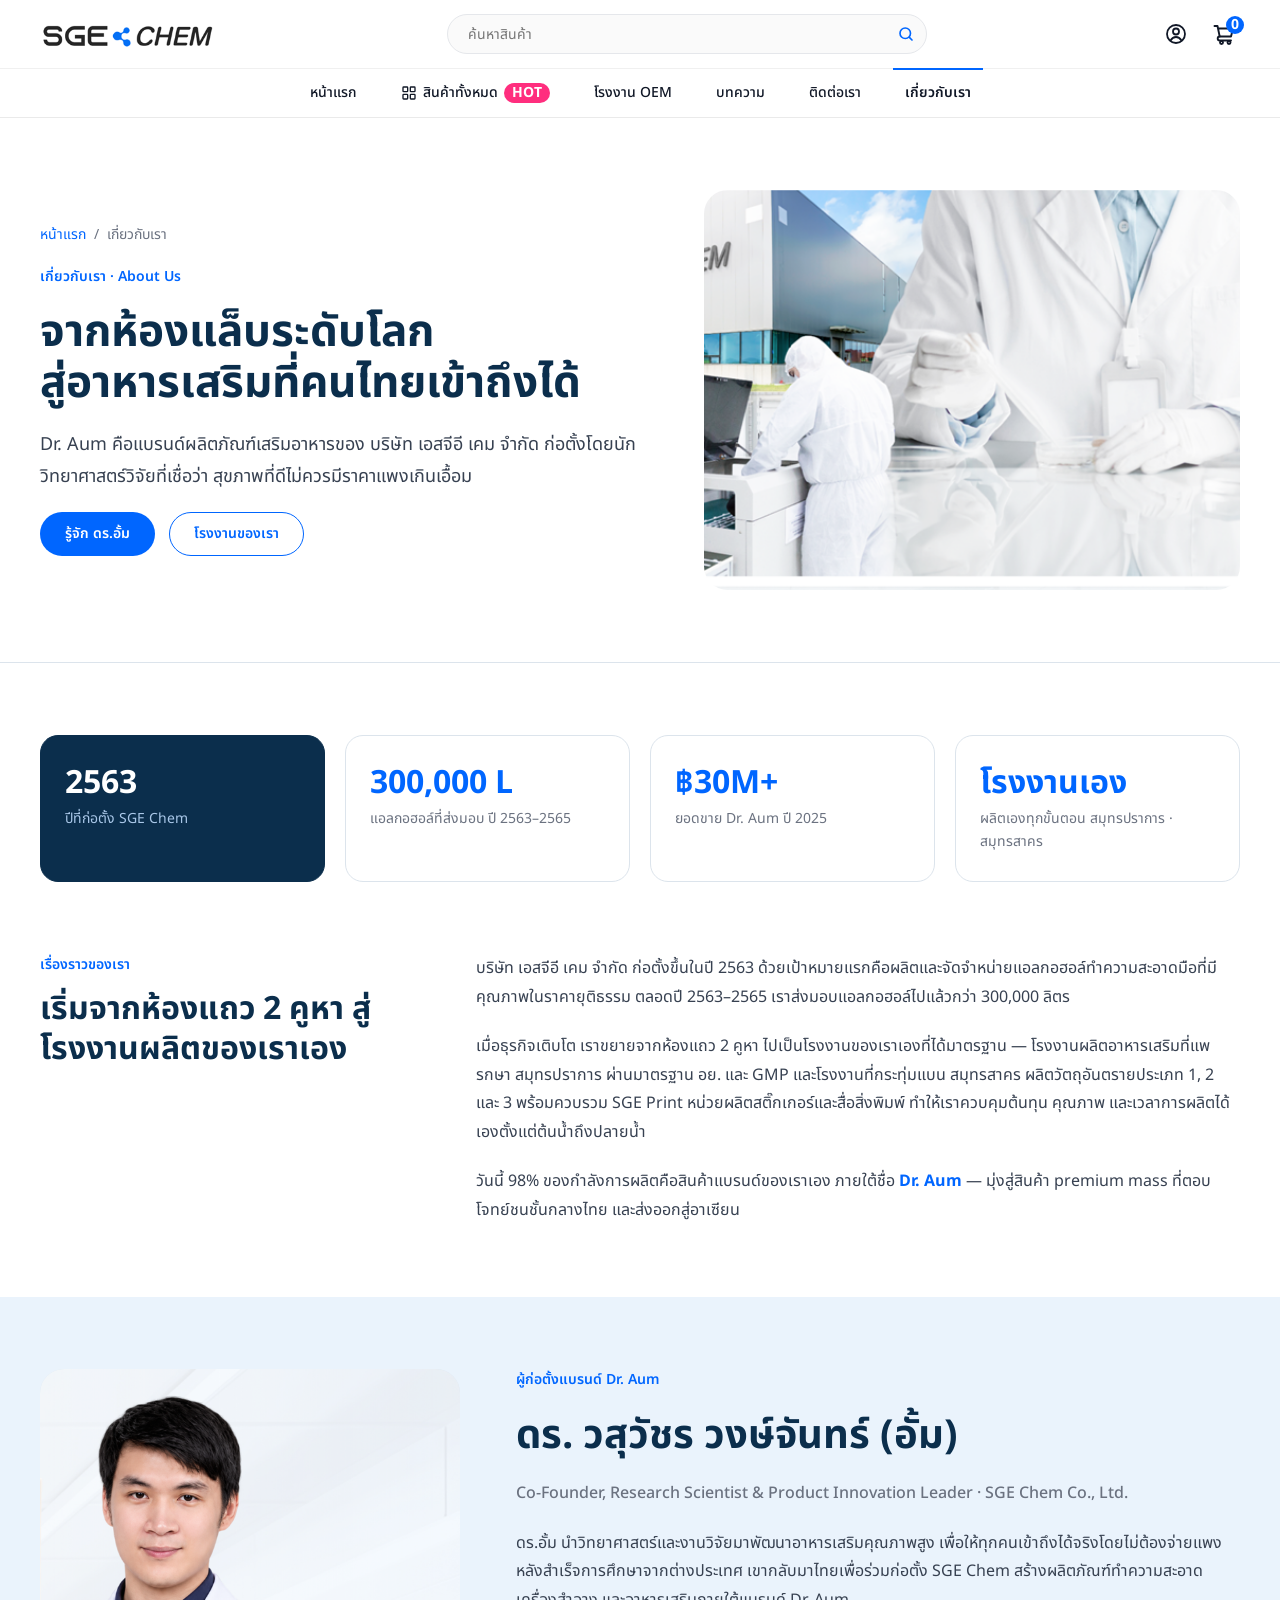
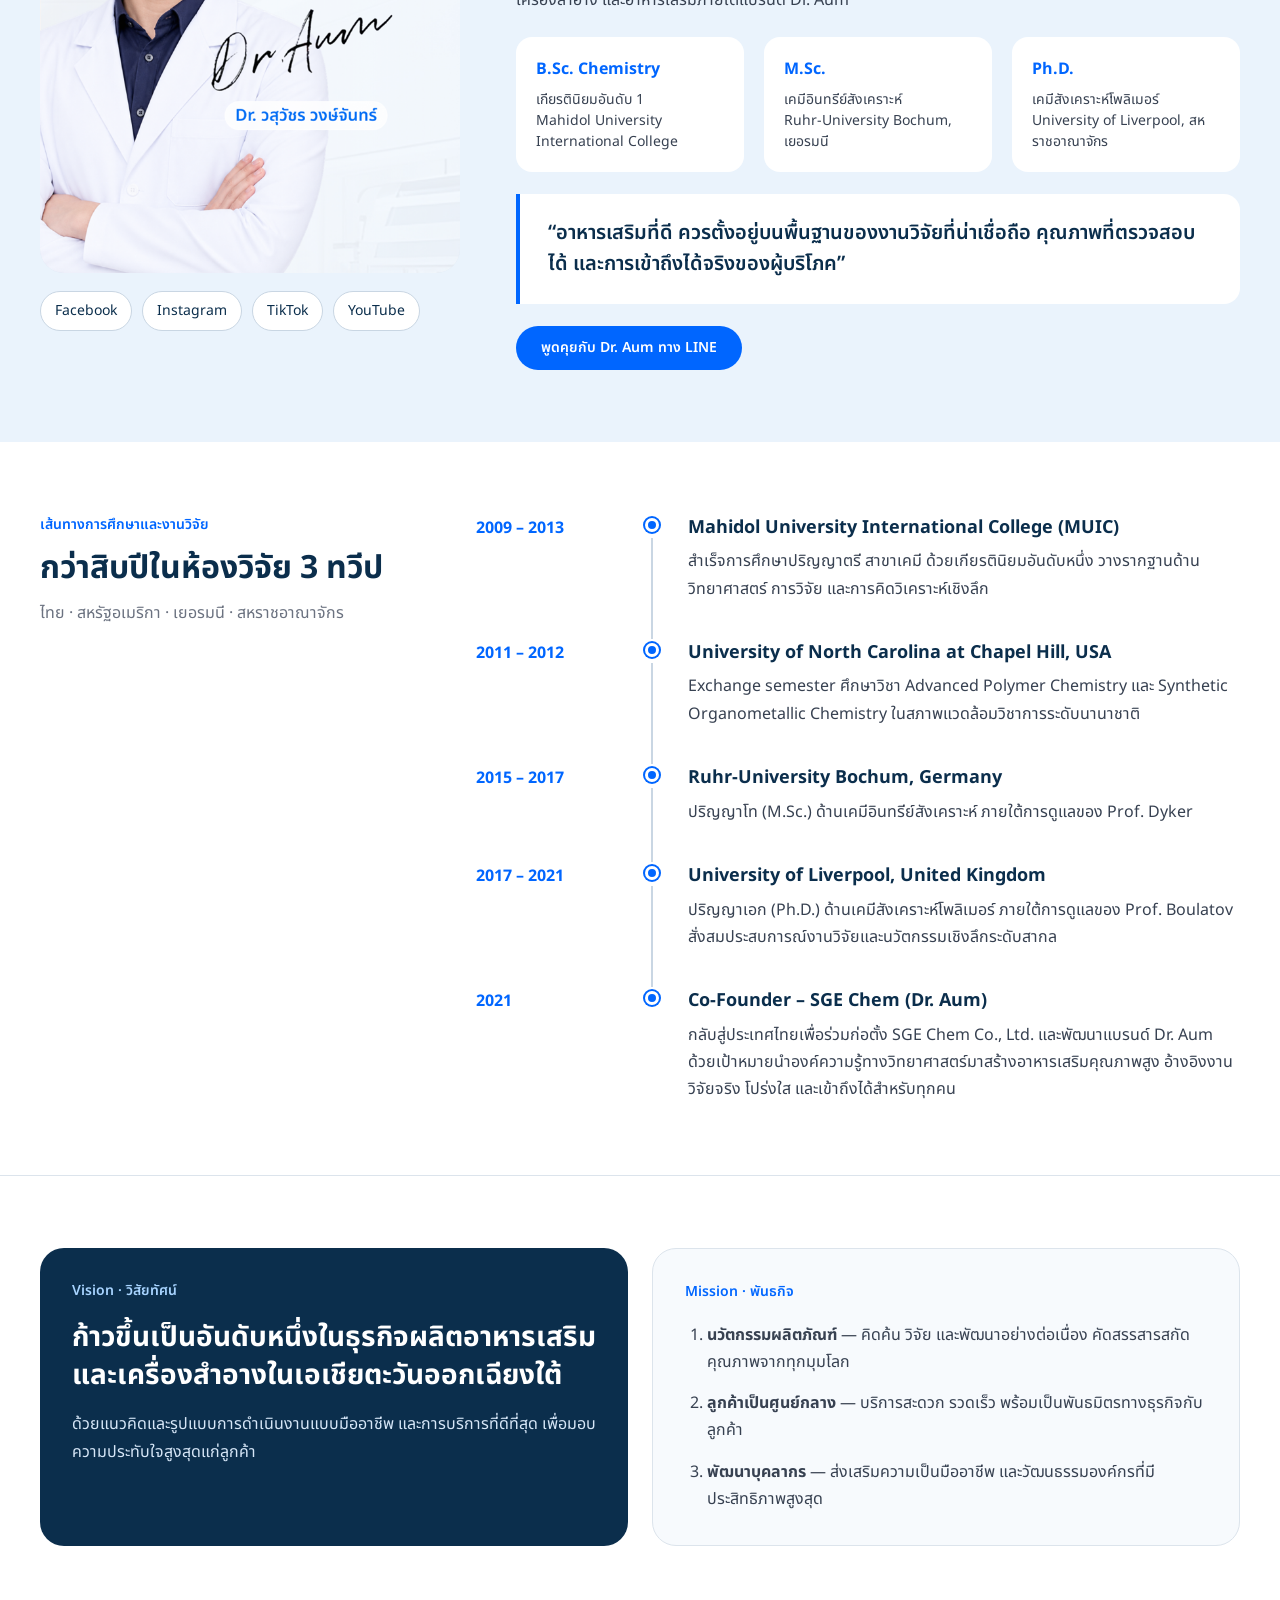
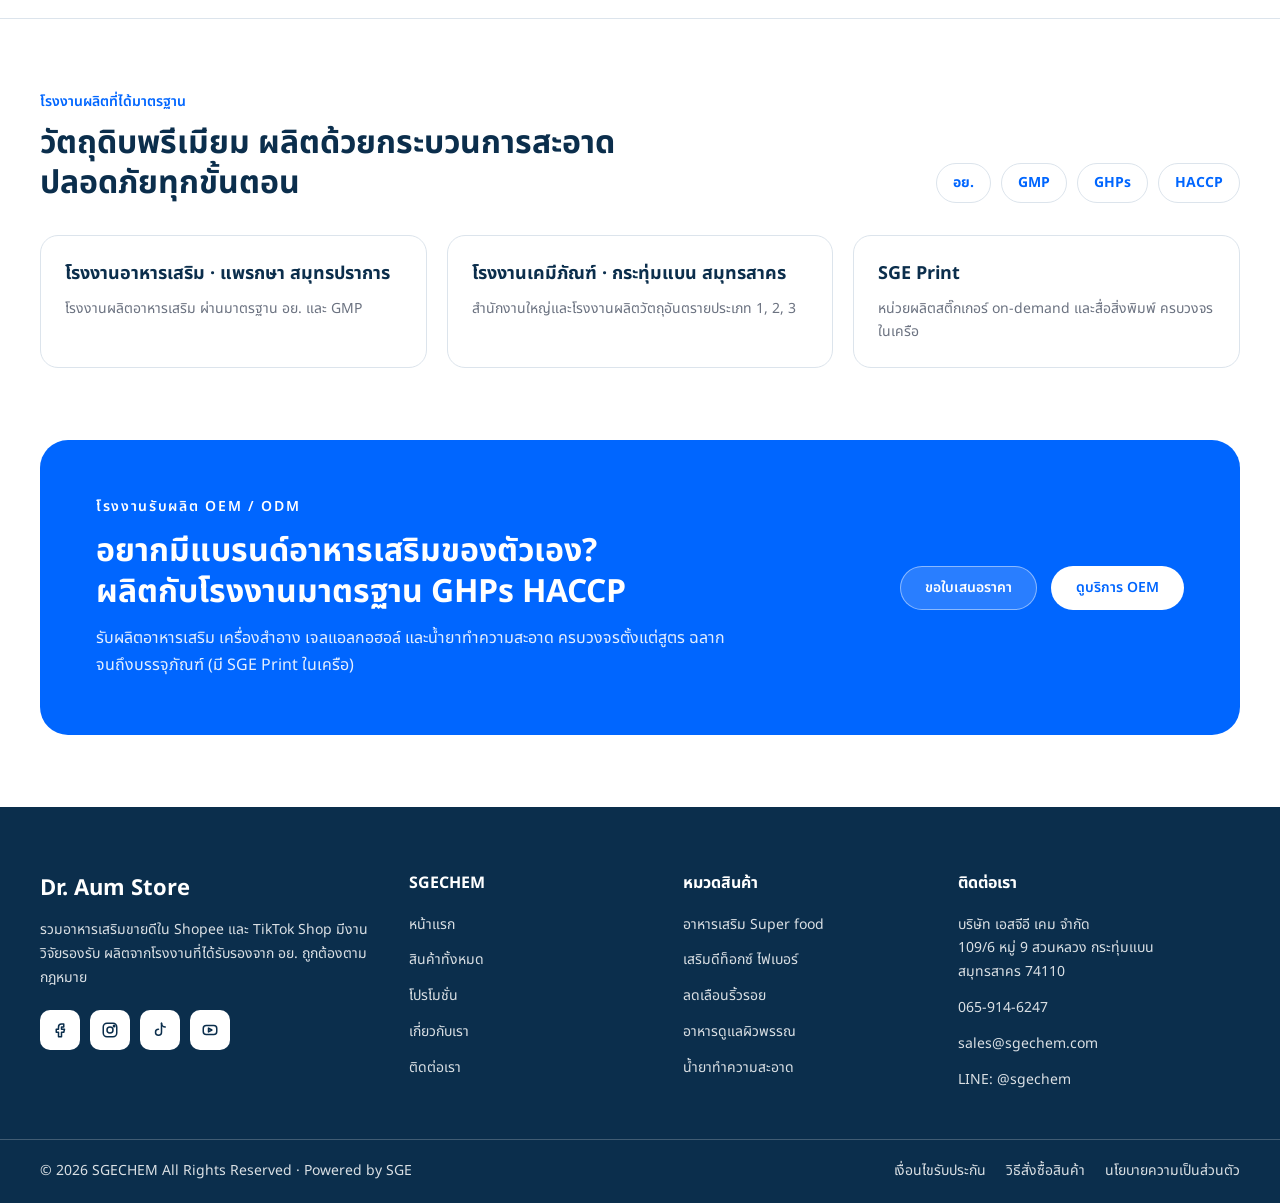
==== about.html @ 4ebd5fe0 "Move site to repo root and rename HOME.html to index.html - def/* moved to root; HOME.html becomes i" ====
<!doctype html>
<html lang="th">
<head>
  <meta charset="utf-8">
  <meta name="viewport" content="width=device-width, initial-scale=1">
  <title>เกี่ยวกับเรา – Dr. Aum / SGE Chem</title>
  <meta name="description" content="Dr. Aum Store ผลิตภัณฑ์เสริมอาหารจากงานวิจัย โดย ดร. วสุวัชร วงษ์จันทร์ ผลิตจากโรงงานมาตรฐาน อย. GMP GHPs HACCP – SGE Chem">
  <link rel="icon" href="images/dr-aum-logo.png">
  <link rel="stylesheet" href="styles.css">
  <style>
    .tl { display: grid; grid-template-columns: 140px 24px minmax(0, 1fr); gap: 0 24px; }
    .tl .yr { font-weight: 700; font-size: 16px; color: var(--blue-primary); padding-top: 2px; }
    .tl .dot { display: flex; flex-direction: column; align-items: center; }
    .tl .dot span { width: 14px; height: 14px; border-radius: 50%; background: var(--blue-primary); border: 3px solid #FFFFFF; box-shadow: 0 0 0 2px var(--blue-primary); flex: none; margin-top: 4px; }
    .tl .dot i { flex: 1; width: 2px; background: #C9D6E3; margin-top: 6px; }
    .tl .body { padding-bottom: 36px; display: flex; flex-direction: column; gap: 6px; }
    .tl .body h3 { font-size: 18px; font-weight: 700; color: var(--navy-800); }
    .tl .body p { font-size: 16px; line-height: 1.7; color: var(--text-body); }
    @media (max-width: 768px) {
      .tl { grid-template-columns: 88px 20px minmax(0, 1fr); gap: 0 14px; }
      .tl .yr { font-size: 14px; }
      .tl .body h3 { font-size: 16px; }
      .tl .body p { font-size: 14px; }
    }
  </style>
</head>
<body>
<div class="site-wrapper">

  <!-- Original Header (Full-width bg, 1200px content) -->
  <header class="orig-header">
    <div class="orig-header-top">
      <a href="index.html" class="orig-logo" aria-label="SGE CHEM">
        <img src="images/sge-chem-logo.png" alt="SGE CHEM">
      </a>

      <form class="orig-search" action="index.html">
        <input type="search" placeholder="ค้นหาสินค้า" aria-label="ค้นหาสินค้า">
        <button type="submit" aria-label="ค้นหา">
          <svg width="18" height="18" viewBox="0 0 24 24" fill="none" stroke="currentColor" stroke-width="2.2" stroke-linecap="round"><circle cx="11" cy="11" r="7"/><path d="M20 20l-3.5-3.5"/></svg>
        </button>
      </form>

      <div class="orig-header-icons">
        <button type="button" class="orig-icon-btn" aria-label="บัญชีของฉัน">
          <svg width="24" height="24" viewBox="0 0 24 24" fill="none" stroke="currentColor" stroke-width="1.8" stroke-linecap="round"><circle cx="12" cy="12" r="9"/><circle cx="12" cy="9.5" r="3"/><path d="M6.5 18.5c1.4-2.3 3.3-3.5 5.5-3.5s4.1 1.2 5.5 3.5"/></svg>
        </button>
        <a href="index.html#best-seller" class="orig-icon-btn" aria-label="ตะกร้าสินค้า">
          <svg width="24" height="24" viewBox="0 0 24 24" fill="none" stroke="currentColor" stroke-width="1.9" stroke-linecap="round" stroke-linejoin="round"><path d="M2.5 4h3l2.2 10.5h11.3l2-8H6.2"/><path d="M7.7 14.5a2 2 0 0 0 0 4h11.3"/><circle cx="9.5" cy="20.5" r="1.5"/><circle cx="17" cy="20.5" r="1.5"/></svg>
          <span class="orig-cart-dot">0</span>
        </a>
      </div>
    </div>

    <div class="orig-header-nav-wrap">
      <nav class="orig-header-nav" aria-label="เมนูหลัก">
        <a href="index.html">หน้าแรก</a>
        <a href="index.html#highlight-products">
          <svg width="16" height="16" viewBox="0 0 24 24" fill="none" stroke="currentColor" stroke-width="2"><rect x="3" y="3" width="7" height="7" rx="1"/><rect x="14" y="3" width="7" height="7" rx="1"/><rect x="3" y="14" width="7" height="7" rx="1"/><rect x="14" y="14" width="7" height="7" rx="1"/></svg>
          <span>สินค้าทั้งหมด</span>
          <span class="orig-hot-pill">HOT</span>
        </a>
        <a href="#factory">โรงงาน OEM</a>
        <a href="index.html#articles">บทความ</a>
        <a href="contact.html">ติดต่อเรา</a>
        <a href="about.html" class="active">เกี่ยวกับเรา</a>
      </nav>
    </div>
  </header>

  <main>
    <!-- Page Hero (Full-width white bg, 1200px content, 72px PC / 32px MB top & bottom padding) -->
    <section class="sec-block sec-padded-bottom" style="background:#FFFFFF;border-bottom:1px solid #DCE4EC">
      <div class="container" style="display:flex;flex-wrap:wrap;gap:48px;align-items:center">
        <div style="flex:1 1 520px;min-width:0;display:flex;flex-direction:column;gap:20px">
          <nav aria-label="breadcrumb" style="font-size:14px;color:var(--text-muted);display:flex;gap:8px">
            <a href="index.html">หน้าแรก</a><span>/</span><span>เกี่ยวกับเรา</span>
          </nav>
          <p class="eyebrow-plain">เกี่ยวกับเรา · About Us</p>
          <h1 class="headbanner-title" style="font-size:44px;line-height:1.15;font-weight:700;color:var(--navy-800)">จากห้องแล็บระดับโลก<br>สู่อาหารเสริมที่คนไทยเข้าถึงได้</h1>
          <p style="font-size:18px;line-height:1.75;color:var(--text-body);max-width:600px">
            Dr. Aum คือแบรนด์ผลิตภัณฑ์เสริมอาหารของ บริษัท เอสจีอี เคม จำกัด ก่อตั้งโดยนักวิทยาศาสตร์วิจัยที่เชื่อว่า สุขภาพที่ดีไม่ควรมีราคาแพงเกินเอื้อม
          </p>
          <div style="display:flex;gap:14px;flex-wrap:wrap">
            <a class="btn btn-primary" href="#draum">รู้จัก ดร.อั้ม</a>
            <a class="btn btn-outline" href="#factory">โรงงานของเรา</a>
          </div>
        </div>
        <div style="flex:1 1 440px;min-width:0;height:400px;border-radius:24px;overflow:hidden;padding:0">
          <img src="images/oem-factory.png" alt="ทีมงาน SGE Chem ในโรงงาน" style="width:100%;height:100%;object-fit:cover;display:block">
        </div>
      </div>
    </section>

    <!-- Numbers (Uniform heading size on PC, 28px on MB per Req #1) -->
    <section class="sec-block" aria-label="ตัวเลขสำคัญ">
      <div class="container">
        <div class="product-grid-4">
          <div class="about-stat-card navy">
            <span class="about-stat-num">2563</span>
            <span style="font-size:14px;color:#A9C7E8">ปีที่ก่อตั้ง SGE Chem</span>
          </div>
          <div class="about-stat-card">
            <span class="about-stat-num">300,000 L</span>
            <span style="font-size:14px;color:var(--text-muted)">แอลกอฮอล์ที่ส่งมอบ ปี 2563–2565</span>
          </div>
          <div class="about-stat-card">
            <span class="about-stat-num">฿30M+</span>
            <span style="font-size:14px;color:var(--text-muted)">ยอดขาย Dr. Aum ปี 2025</span>
          </div>
          <div class="about-stat-card">
            <span class="about-stat-num">โรงงานเอง</span>
            <span style="font-size:14px;color:var(--text-muted)">ผลิตเองทุกขั้นตอน สมุทรปราการ · สมุทรสาคร</span>
          </div>
        </div>
      </div>
    </section>

    <!-- Story (Padded bottom before #EAF3FC bg section) -->
    <section class="sec-block sec-padded-bottom">
      <div class="container" style="display:flex;flex-wrap:wrap;gap:56px">
        <div style="flex:0 1 380px;min-width:260px;display:flex;flex-direction:column;gap:12px">
          <p class="eyebrow-plain">เรื่องราวของเรา</p>
          <h2 class="sec-title">เริ่มจากห้องแถว 2 คูหา สู่โรงงานผลิตของเราเอง</h2>
        </div>
        <div style="flex:1 1 560px;min-width:0;display:flex;flex-direction:column;gap:20px;font-size:16px;line-height:1.8;color:var(--text-body)">
          <p>บริษัท เอสจีอี เคม จำกัด ก่อตั้งขึ้นในปี 2563 ด้วยเป้าหมายแรกคือผลิตและจัดจำหน่ายแอลกอฮอล์ทำความสะอาดมือที่มีคุณภาพในราคายุติธรรม ตลอดปี 2563–2565 เราส่งมอบแอลกอฮอล์ไปแล้วกว่า 300,000 ลิตร</p>
          <p>เมื่อธุรกิจเติบโต เราขยายจากห้องแถว 2 คูหา ไปเป็นโรงงานของเราเองที่ได้มาตรฐาน — โรงงานผลิตอาหารเสริมที่แพรกษา สมุทรปราการ ผ่านมาตรฐาน อย. และ GMP และโรงงานที่กระทุ่มแบน สมุทรสาคร ผลิตวัตถุอันตรายประเภท 1, 2 และ 3 พร้อมควบรวม SGE Print หน่วยผลิตสติ๊กเกอร์และสื่อสิ่งพิมพ์ ทำให้เราควบคุมต้นทุน คุณภาพ และเวลาการผลิตได้เองตั้งแต่ต้นน้ำถึงปลายน้ำ</p>
          <p>วันนี้ 98% ของกำลังการผลิตคือสินค้าแบรนด์ของเราเอง ภายใต้ชื่อ <strong style="color:var(--blue-primary)">Dr. Aum</strong> — มุ่งสู่สินค้า premium mass ที่ตอบโจทย์ชนชั้นกลางไทย และส่งออกสู่อาเซียน</p>
        </div>
      </div>
    </section>

    <!-- Dr. Aum Profile (Full-width #EAF3FC bg, 1200px content, full-bleed portrait box) -->
    <section id="draum" class="sec-block sec-padded-bottom" style="background:#EAF3FC">
      <div class="container" style="display:flex;flex-wrap:wrap;gap:56px;align-items:flex-start">
        <div style="flex:0 1 420px;min-width:280px;display:flex;flex-direction:column;gap:18px">
          <div class="founder-img-box">
            <img src="images/dr-aum-clean.png" alt="ดร. วสุวัชร วงษ์จันทร์ (อั้ม)">
          </div>
          <div style="display:flex;gap:10px;flex-wrap:wrap">
            <a href="https://www.facebook.com/draumphd" style="color:var(--navy-800);font-size:14px;padding:8px 14px;border-radius:999px;border:1px solid #C9D6E3;background:#FFFFFF">Facebook</a>
            <a href="https://www.instagram.com/draumphd/" style="color:var(--navy-800);font-size:14px;padding:8px 14px;border-radius:999px;border:1px solid #C9D6E3;background:#FFFFFF">Instagram</a>
            <a href="https://www.tiktok.com/@draumphd" style="color:var(--navy-800);font-size:14px;padding:8px 14px;border-radius:999px;border:1px solid #C9D6E3;background:#FFFFFF">TikTok</a>
            <a href="https://www.youtube.com/@draumphd" style="color:var(--navy-800);font-size:14px;padding:8px 14px;border-radius:999px;border:1px solid #C9D6E3;background:#FFFFFF">YouTube</a>
          </div>
        </div>
        <div style="flex:1 1 520px;min-width:0;display:flex;flex-direction:column;gap:22px">
          <p class="eyebrow-plain">ผู้ก่อตั้งแบรนด์ Dr. Aum</p>
          <h2 class="sec-title" style="font-size:40px;line-height:1.15;font-weight:700;color:var(--navy-800)">ดร. วสุวัชร วงษ์จันทร์ (อั้ม)</h2>
          <p style="font-size:16px;color:var(--text-muted);font-weight:500">Co-Founder, Research Scientist &amp; Product Innovation Leader · SGE Chem Co., Ltd.</p>
          <p style="font-size:16px;line-height:1.8;color:var(--text-body)">ดร.อั้ม นำวิทยาศาสตร์และงานวิจัยมาพัฒนาอาหารเสริมคุณภาพสูง เพื่อให้ทุกคนเข้าถึงได้จริงโดยไม่ต้องจ่ายแพง หลังสำเร็จการศึกษาจากต่างประเทศ เขากลับมาไทยเพื่อร่วมก่อตั้ง SGE Chem สร้างผลิตภัณฑ์ทำความสะอาด เครื่องสำอาง และอาหารเสริมภายใต้แบรนด์ Dr. Aum</p>
          <div class="grid-3-to-1">
            <div style="background:#FFFFFF;border-radius:16px;padding:20px;display:flex;flex-direction:column;gap:6px">
              <span style="font-weight:700;font-size:16px;color:var(--blue-primary)">B.Sc. Chemistry</span>
              <span style="font-size:14px;color:var(--text-body);line-height:1.5">เกียรตินิยมอันดับ 1<br>Mahidol University International College</span>
            </div>
            <div style="background:#FFFFFF;border-radius:16px;padding:20px;display:flex;flex-direction:column;gap:6px">
              <span style="font-weight:700;font-size:16px;color:var(--blue-primary)">M.Sc.</span>
              <span style="font-size:14px;color:var(--text-body);line-height:1.5">เคมีอินทรีย์สังเคราะห์<br>Ruhr-University Bochum, เยอรมนี</span>
            </div>
            <div style="background:#FFFFFF;border-radius:16px;padding:20px;display:flex;flex-direction:column;gap:6px">
              <span style="font-weight:700;font-size:16px;color:var(--blue-primary)">Ph.D.</span>
              <span style="font-size:14px;color:var(--text-body);line-height:1.5">เคมีสังเคราะห์โพลิเมอร์<br>University of Liverpool, สหราชอาณาจักร</span>
            </div>
          </div>
          <blockquote style="margin:0;padding:24px 28px;border-left:4px solid var(--blue-primary);background:#FFFFFF;border-radius:0 16px 16px 0;font-size:20px;font-weight:600;line-height:1.55;color:var(--navy-800)">
            “อาหารเสริมที่ดี ควรตั้งอยู่บนพื้นฐานของงานวิจัยที่น่าเชื่อถือ คุณภาพที่ตรวจสอบได้ และการเข้าถึงได้จริงของผู้บริโภค”
          </blockquote>
          <a class="btn btn-primary" href="https://lin.ee/Y4fTqS1J" style="align-self:flex-start">พูดคุยกับ Dr. Aum ทาง LINE</a>
        </div>
      </div>
    </section>

    <!-- Timeline (Padded bottom before bordered Vision / Mission section) -->
    <section class="sec-block sec-padded-bottom">
      <div class="container" style="display:flex;flex-wrap:wrap;gap:56px">
        <div style="flex:0 1 380px;min-width:260px;display:flex;flex-direction:column;gap:12px">
          <p class="eyebrow-plain">เส้นทางการศึกษาและงานวิจัย</p>
          <h2 class="sec-title">กว่าสิบปีในห้องวิจัย 3 ทวีป</h2>
          <p style="font-size:16px;line-height:1.7;color:var(--text-muted)">ไทย · สหรัฐอเมริกา · เยอรมนี · สหราชอาณาจักร</p>
        </div>
        <div class="tl" style="flex:1 1 600px;min-width:0">
          <div class="yr">2009 – 2013</div><div class="dot"><span></span><i></i></div><div class="body"><h3>Mahidol University International College (MUIC)</h3><p>สำเร็จการศึกษาปริญญาตรี สาขาเคมี ด้วยเกียรตินิยมอันดับหนึ่ง วางรากฐานด้านวิทยาศาสตร์ การวิจัย และการคิดวิเคราะห์เชิงลึก</p></div>
          <div class="yr">2011 – 2012</div><div class="dot"><span></span><i></i></div><div class="body"><h3>University of North Carolina at Chapel Hill, USA</h3><p>Exchange semester ศึกษาวิชา Advanced Polymer Chemistry และ Synthetic Organometallic Chemistry ในสภาพแวดล้อมวิชาการระดับนานาชาติ</p></div>
          <div class="yr">2015 – 2017</div><div class="dot"><span></span><i></i></div><div class="body"><h3>Ruhr-University Bochum, Germany</h3><p>ปริญญาโท (M.Sc.) ด้านเคมีอินทรีย์สังเคราะห์ ภายใต้การดูแลของ Prof. Dyker</p></div>
          <div class="yr">2017 – 2021</div><div class="dot"><span></span><i></i></div><div class="body"><h3>University of Liverpool, United Kingdom</h3><p>ปริญญาเอก (Ph.D.) ด้านเคมีสังเคราะห์โพลิเมอร์ ภายใต้การดูแลของ Prof. Boulatov สั่งสมประสบการณ์งานวิจัยและนวัตกรรมเชิงลึกระดับสากล</p></div>
          <div class="yr">2021</div><div class="dot"><span></span></div><div class="body" style="padding-bottom:0"><h3>Co-Founder – SGE Chem (Dr. Aum)</h3><p>กลับสู่ประเทศไทยเพื่อร่วมก่อตั้ง SGE Chem Co., Ltd. และพัฒนาแบรนด์ Dr. Aum ด้วยเป้าหมายนำองค์ความรู้ทางวิทยาศาสตร์มาสร้างอาหารเสริมคุณภาพสูง อ้างอิงงานวิจัยจริง โปร่งใส และเข้าถึงได้สำหรับทุกคน</p></div>
        </div>
      </div>
    </section>

    <!-- Vision / Mission (2 cols on PC, 1/1 on MB per Req #2, 32px top/bottom padding on MB per Req #4) -->
    <section class="sec-block sec-padded-bottom" style="background:#FFFFFF;border-top:1px solid #DCE4EC;border-bottom:1px solid #DCE4EC">
      <div class="container grid-2-to-1">
        <div style="background:var(--navy-800);color:#FFFFFF;border-radius:24px;padding:32px;display:flex;flex-direction:column;gap:16px">
          <p class="eyebrow-plain" style="color:#A8D4FF">Vision · วิสัยทัศน์</p>
          <h2 class="sec-title" style="font-size:28px;line-height:1.35;font-weight:700;color:#FFFFFF">ก้าวขึ้นเป็นอันดับหนึ่งในธุรกิจผลิตอาหารเสริมและเครื่องสำอางในเอเชียตะวันออกเฉียงใต้</h2>
          <p style="font-size:16px;line-height:1.75;color:#D6E6F7">ด้วยแนวคิดและรูปแบบการดำเนินงานแบบมืออาชีพ และการบริการที่ดีที่สุด เพื่อมอบความประทับใจสูงสุดแก่ลูกค้า</p>
        </div>
        <div style="background:#F7FAFD;border:1px solid #DCE4EC;border-radius:24px;padding:32px;display:flex;flex-direction:column;gap:18px">
          <p class="eyebrow-plain">Mission · พันธกิจ</p>
          <ol style="margin:0;padding-left:22px;display:flex;flex-direction:column;gap:14px;font-size:16px;line-height:1.7;color:var(--text-body)">
            <li><strong>นวัตกรรมผลิตภัณฑ์</strong> — คิดค้น วิจัย และพัฒนาอย่างต่อเนื่อง คัดสรรสารสกัดคุณภาพจากทุกมุมโลก</li>
            <li><strong>ลูกค้าเป็นศูนย์กลาง</strong> — บริการสะดวก รวดเร็ว พร้อมเป็นพันธมิตรทางธุรกิจกับลูกค้า</li>
            <li><strong>พัฒนาบุคลากร</strong> — ส่งเสริมความเป็นมืออาชีพ และวัฒนธรรมองค์กรที่มีประสิทธิภาพสูงสุด</li>
          </ol>
        </div>
      </div>
    </section>

    <!-- Factory (3 cols on PC, 1/1 on MB per Req #3) -->
    <section id="factory" class="sec-block">
      <div class="container" style="display:flex;flex-direction:column;gap:32px">
        <div style="display:flex;justify-content:space-between;align-items:flex-end;gap:24px;flex-wrap:wrap">
          <div style="display:flex;flex-direction:column;gap:10px;max-width:640px">
            <p class="eyebrow-plain">โรงงานผลิตที่ได้มาตรฐาน</p>
            <h2 class="sec-title">วัตถุดิบพรีเมียม ผลิตด้วยกระบวนการสะอาด ปลอดภัยทุกขั้นตอน</h2>
          </div>
          <div style="display:flex;gap:10px;flex-wrap:wrap">
            <span style="padding:8px 16px;border-radius:999px;background:#FFFFFF;border:1px solid #DCE4EC;font-weight:700;font-size:14px;color:var(--blue-primary)">อย.</span>
            <span style="padding:8px 16px;border-radius:999px;background:#FFFFFF;border:1px solid #DCE4EC;font-weight:700;font-size:14px;color:var(--blue-primary)">GMP</span>
            <span style="padding:8px 16px;border-radius:999px;background:#FFFFFF;border:1px solid #DCE4EC;font-weight:700;font-size:14px;color:var(--blue-primary)">GHPs</span>
            <span style="padding:8px 16px;border-radius:999px;background:#FFFFFF;border:1px solid #DCE4EC;font-weight:700;font-size:14px;color:var(--blue-primary)">HACCP</span>
          </div>
        </div>
        <div class="grid-3-to-1">
          <div style="background:#FFFFFF;border:1px solid #DCE4EC;border-radius:18px;padding:24px;display:flex;flex-direction:column;gap:8px">
            <h3 style="font-size:18px;font-weight:700;color:var(--navy-800)">โรงงานอาหารเสริม · แพรกษา สมุทรปราการ</h3>
            <p style="font-size:14px;line-height:1.65;color:var(--text-muted)">โรงงานผลิตอาหารเสริม ผ่านมาตรฐาน อย. และ GMP</p>
          </div>
          <div style="background:#FFFFFF;border:1px solid #DCE4EC;border-radius:18px;padding:24px;display:flex;flex-direction:column;gap:8px">
            <h3 style="font-size:18px;font-weight:700;color:var(--navy-800)">โรงงานเคมีภัณฑ์ · กระทุ่มแบน สมุทรสาคร</h3>
            <p style="font-size:14px;line-height:1.65;color:var(--text-muted)">สำนักงานใหญ่และโรงงานผลิตวัตถุอันตรายประเภท 1, 2, 3</p>
          </div>
          <div style="background:#FFFFFF;border:1px solid #DCE4EC;border-radius:18px;padding:24px;display:flex;flex-direction:column;gap:8px">
            <h3 style="font-size:18px;font-weight:700;color:var(--navy-800)">SGE Print</h3>
            <p style="font-size:14px;line-height:1.65;color:var(--text-muted)">หน่วยผลิตสติ๊กเกอร์ on-demand และสื่อสิ่งพิมพ์ ครบวงจรในเครือ</p>
          </div>
        </div>
      </div>
    </section>

    <!-- โรงงานรับผลิต OEM / ODM (IMAGE 2 DESIGN) -->
    <section class="sec-block" id="oem-service">
      <div class="container">
        <div class="oem-blue-banner">
          <div style="flex:1 1 540px;display:flex;flex-direction:column;gap:12px">
            <p class="eyebrow-plain" style="color:#FFFFFF;letter-spacing:0.12em">โรงงานรับผลิต OEM / ODM</p>
            <h2 class="sec-title" style="font-size:32px;font-weight:700;line-height:1.28;color:#FFFFFF">
              อยากมีแบรนด์อาหารเสริมของตัวเอง?<br>
              ผลิตกับโรงงานมาตรฐาน GHPs HACCP
            </h2>
            <p style="font-size:16px;color:rgba(255,255,255,0.9);line-height:1.7">
              รับผลิตอาหารเสริม เครื่องสำอาง เจลแอลกอฮอล์ และน้ำยาทำความสะอาด ครบวงจรตั้งแต่สูตร ฉลาก<br>
              จนถึงบรรจุภัณฑ์ (มี SGE Print ในเครือ)
            </p>
          </div>
          <div style="display:flex;gap:14px;flex-wrap:wrap">
            <a href="contact.html" class="btn" style="background:rgba(255,255,255,0.16);color:#FFFFFF;border:1.5px solid rgba(255,255,255,0.45)">ขอใบเสนอราคา</a>
            <a href="about.html#factory" class="btn btn-white">ดูบริการ OEM</a>
          </div>
        </div>
      </div>
    </section>
  </main>

  <!-- Original Footer (Full-width bg, 1200px content) -->
  <footer class="orig-footer">
    <div class="orig-footer-main">
      <div class="orig-footer-col">
        <span style="font-size:22px;font-weight:700;color:#FFFFFF">Dr. Aum Store</span>
        <p>รวมอาหารเสริมขายดีใน Shopee และ TikTok Shop มีงานวิจัยรองรับ ผลิตจากโรงงานที่ได้รับรองจาก อย. ถูกต้องตามกฎหมาย</p>
        <div class="orig-social-row">
          <a href="https://www.facebook.com/draumphd" class="orig-social-btn" aria-label="Facebook">
            <svg width="18" height="18" viewBox="0 0 24 24" fill="none" stroke="currentColor" stroke-width="2" stroke-linecap="round" stroke-linejoin="round"><path d="M14 8h3V4h-3a4 4 0 00-4 4v3H7v4h3v6h4v-6h3l1-4h-4V8z"/></svg>
          </a>
          <a href="https://www.instagram.com/draumphd/" class="orig-social-btn" aria-label="Instagram">
            <svg width="18" height="18" viewBox="0 0 24 24" fill="none" stroke="currentColor" stroke-width="2" stroke-linecap="round" stroke-linejoin="round"><rect x="3" y="3" width="18" height="18" rx="5"/><circle cx="12" cy="12" r="4"/><circle cx="17.5" cy="6.5" r="1"/></svg>
          </a>
          <a href="https://www.tiktok.com/@draumphd" class="orig-social-btn" aria-label="TikTok">
            <svg width="18" height="18" viewBox="0 0 24 24" fill="none" stroke="currentColor" stroke-width="2" stroke-linecap="round" stroke-linejoin="round"><path d="M14 3v12a4 4 0 11-4-4"/><path d="M14 3c0 3 2.5 5 5 5"/></svg>
          </a>
          <a href="https://www.youtube.com/@draumphd" class="orig-social-btn" aria-label="YouTube">
            <svg width="18" height="18" viewBox="0 0 24 24" fill="none" stroke="currentColor" stroke-width="2" stroke-linecap="round" stroke-linejoin="round"><rect x="3" y="6" width="18" height="12" rx="4"/><path d="M10 9.5v5l4.5-2.5z"/></svg>
          </a>
        </div>
      </div>
      <div class="orig-footer-col">
        <h4>SGECHEM</h4>
        <a href="index.html">หน้าแรก</a>
        <a href="index.html#highlight-products">สินค้าทั้งหมด</a>
        <a href="index.html#best-seller">โปรโมชั่น</a>
        <a href="about.html">เกี่ยวกับเรา</a>
        <a href="contact.html">ติดต่อเรา</a>
      </div>
      <div class="orig-footer-col">
        <h4>หมวดสินค้า</h4>
        <a href="index.html#cat-superfood">อาหารเสริม Super food</a>
        <a href="index.html#cat-detox">เสริมดีท็อกซ์ ไฟเบอร์</a>
        <a href="index.html#cat-antiaging">ลดเลือนริ้วรอย</a>
        <a href="index.html#cat-supplement">อาหารดูแลผิวพรรณ</a>
        <a href="contact.html">น้ำยาทำความสะอาด</a>
      </div>
      <div class="orig-footer-col">
        <h4>ติดต่อเรา</h4>
        <p>บริษัท เอสจีอี เคม จำกัด<br>109/6 หมู่ 9 สวนหลวง กระทุ่มแบน<br>สมุทรสาคร 74110</p>
        <a href="tel:+66659146247">065-914-6247</a>
        <a href="mailto:sales@sgechem.com">sales@sgechem.com</a>
        <a href="https://lin.ee/krFaUpF">LINE: @sgechem</a>
      </div>
    </div>
    <div class="orig-footer-bottom-wrap">
      <div class="orig-footer-bottom">
        <span>© 2026 SGECHEM All Rights Reserved · Powered by SGE</span>
        <div style="display:flex;gap:20px;flex-wrap:wrap">
          <a href="contact.html">เงื่อนไขรับประกัน</a>
          <a href="contact.html">วิธีสั่งซื้อสินค้า</a>
          <a href="contact.html">นโยบายความเป็นส่วนตัว</a>
        </div>
      </div>
    </div>
  </footer>

</div>
</body>
</html>
---- styles.css ----
@import url('https://fonts.googleapis.com/css2?family=Noto+Sans+Thai:wght@300;400;500;600;700&display=swap');

:root {
  --bg-page: #FFFFFF;
  --bg-soft: #EAF3FF;
  --bg-ice: #DCEBFA;
  --navy-900: #071E33;
  --navy-800: #0B2E4C;
  --blue-primary: #0066FF;
  --blue-600: #0052CC;
  --blue-500: #1F7AE0;
  --text-main: #111827;
  --text-body: #374151;
  --text-muted: #6B7280;
  --border-light: #E5E7EB;
  --border-blue: #D4E4F7;
  --shadow-card: 0 6px 24px rgba(11, 46, 76, 0.06);
  --shadow-hover: 0 12px 32px rgba(11, 46, 76, 0.12);
}

*, *::before, *::after {
  box-sizing: border-box;
  font-family: 'Noto Sans Thai', sans-serif !important;
}

html {
  scroll-behavior: smooth;
  font-family: 'Noto Sans Thai', sans-serif;
  font-size: 16px;
}

body {
  margin: 0;
  padding: 0;
  background-color: var(--bg-page);
  color: var(--text-main);
  font-family: 'Noto Sans Thai', sans-serif;
  font-size: 16px;
  line-height: 1.6;
  -webkit-font-smoothing: antialiased;
  overflow-x: hidden;
}

h1, h2, h3, h4, h5, h6, p, span, a, button, input, select, textarea, li, dt, dd, blockquote, summary {
  font-family: 'Noto Sans Thai', sans-serif;
  margin: 0;
}

a {
  color: var(--blue-primary);
  text-decoration: none;
  transition: all 0.2s ease;
}

a:hover {
  color: var(--blue-600);
}

img {
  max-width: 100%;
  display: block;
}

.site-wrapper {
  width: 100%;
  min-height: 100vh;
  display: flex;
  flex-direction: column;
}

/* ==========================================================================
   FULL-WIDTH BG + 1200PX INNER CONTAINER + TOP-ONLY PADDING
   ========================================================================== */
.container {
  width: 100%;
  max-width: 1200px;
  margin: 0 auto;
}

.sec-block {
  width: 100%;
  padding-top: 72px;
  padding-bottom: 0;
}

.sec-block.sec-padded-bottom {
  padding-bottom: 72px;
}

.sec-blue-bg {
  width: 100%;
  background-color: #E7F2FE;
  padding-top: 72px;
  padding-bottom: 72px;
}

.sec-highlight-bg {
  width: 100%;
  background-color: #F5FCFF;
  margin-top: 72px;
  padding-top: 72px;
  padding-bottom: 72px;
}

/* ==========================================================================
   ORIGINAL HEADER DESIGN
   ========================================================================== */
.orig-header {
  width: 100%;
  background: #FFFFFF;
  position: sticky;
  top: 0;
  z-index: 100;
  border-bottom: 1px solid #EAEAEA;
}

.orig-header-top {
  max-width: 1200px;
  margin: 0 auto;
  min-height: 68px;
  display: flex;
  align-items: center;
  justify-content: space-between;
  gap: 24px;
}

.orig-logo img {
  height: 28px;
  width: auto;
  object-fit: contain;
}

.orig-search {
  flex: 1;
  max-width: 480px;
  position: relative;
}

.orig-search input {
  width: 100%;
  height: 40px;
  padding: 0 44px 0 20px;
  border-radius: 999px;
  border: 1px solid #E5E7EB;
  background: #FAFAFA;
  font-size: 14px;
  color: var(--text-main);
}

.orig-search input:focus {
  outline: none;
  border-color: var(--blue-primary);
  background: #FFFFFF;
}

.orig-search button {
  position: absolute;
  right: 12px;
  top: 50%;
  transform: translateY(-50%);
  border: none;
  background: transparent;
  color: var(--blue-primary);
  cursor: pointer;
  padding: 0;
  display: flex;
  align-items: center;
  justify-content: center;
}

.orig-header-icons {
  display: flex;
  align-items: center;
  gap: 16px;
}

.orig-icon-btn {
  border: none;
  background: transparent;
  color: #111827;
  cursor: pointer;
  position: relative;
  padding: 4px;
  display: inline-flex;
  align-items: center;
  justify-content: center;
}

.orig-cart-dot {
  position: absolute;
  top: -2px;
  right: -4px;
  background: var(--blue-primary);
  color: #FFFFFF;
  font-size: 14px;
  font-weight: 700;
  min-width: 18px;
  height: 18px;
  padding: 0 4px;
  border-radius: 999px;
  display: inline-flex;
  align-items: center;
  justify-content: center;
  line-height: 1;
}

.orig-header-nav-wrap {
  width: 100%;
  border-top: 1px solid #F0F0F0;
  background: #FFFFFF;
}

.orig-header-nav {
  max-width: 1200px;
  margin: 0 auto;
  display: flex;
  align-items: center;
  justify-content: center;
  gap: 44px;
  min-height: 48px;
}

.orig-header-nav a {
  position: relative;
  color: #111827;
  font-size: 14px;
  font-weight: 500;
  height: 48px;
  display: inline-flex;
  align-items: center;
  gap: 6px;
}

.orig-header-nav a.active {
  font-weight: 600;
}

.orig-header-nav a.active::before {
  content: "";
  position: absolute;
  top: -1px;
  left: -12px;
  right: -12px;
  height: 2px;
  background: var(--blue-primary);
}

.orig-hot-pill {
  background: #FF2E7E;
  color: #FFFFFF;
  font-size: 14px;
  font-weight: 700;
  padding: 0 8px;
  border-radius: 999px;
  line-height: 1.4;
}

/* ==========================================================================
   PLAIN EYEBROW TEXT (NO BOX, NO BORDER, NO PILL)
   ========================================================================== */
.eyebrow-plain {
  font-size: 14px;
  font-weight: 600;
  color: var(--blue-primary);
  background: transparent !important;
  border: none !important;
  padding: 0 !important;
  border-radius: 0 !important;
  display: block;
}

.sec-title {
  font-size: 32px;
  line-height: 1.25;
  font-weight: 700;
  color: var(--navy-800);
}

/* ==========================================================================
   BUTTONS (CENTERED TEXT INCLUDING .btn-gray-pill)
   ========================================================================== */
.btn {
  display: inline-flex;
  align-items: center;
  justify-content: center;
  gap: 8px;
  min-height: 44px;
  padding: 0 24px;
  border-radius: 999px;
  font-size: 14px;
  font-weight: 600;
  line-height: 1;
  text-align: center;
  border: 1.5px solid transparent;
  cursor: pointer;
  transition: all 0.2s ease;
  white-space: nowrap;
}

.btn-primary {
  background: var(--blue-primary);
  color: #FFFFFF;
}

.btn-primary:hover {
  background: var(--blue-600);
  color: #FFFFFF;
}

.btn-outline {
  background: #FFFFFF;
  color: var(--blue-primary);
  border-color: var(--blue-primary);
}

.btn-outline:hover {
  background: var(--bg-soft);
  color: var(--blue-600);
}

.btn-white {
  background: #FFFFFF;
  color: var(--blue-primary);
}

.btn-white:hover {
  background: #F0F7FF;
  color: var(--blue-600);
}

.btn-gray-pill {
  display: inline-flex;
  align-items: center;
  justify-content: center;
  background: #FFFFFF;
  color: var(--blue-primary);
  border: 1.5px solid var(--blue-primary);
  min-height: 44px;
  padding: 0 28px;
  font-size: 14px;
  font-weight: 600;
  line-height: 1;
  text-align: center;
  border-radius: 999px;
  transition: all 0.2s ease;
}

.btn-gray-pill:hover {
  background: var(--bg-soft);
  color: var(--blue-600);
}

/* ==========================================================================
   HEADBANNER (FULL-WIDTH, CLEAN LEFT BG + RIGHT PRODUCT/DR.AUM ZONE)
   ========================================================================== */
.headbanner-full {
  width: 100%;
  background-image: url('images/headbanner-full.png');
  background-size: cover;
  background-position: center center;
  background-repeat: no-repeat;
  min-height: 520px;
  display: flex;
  align-items: center;
  position: relative;
}

.headbanner-inner {
  width: 100%;
  max-width: 1200px;
  margin: 0 auto;
  padding: 64px 0;
  display: flex;
  align-items: center;
}

.headbanner-text-col {
  max-width: 480px;
  display: flex;
  flex-direction: column;
  gap: 18px;
}

.headbanner-title {
  font-size: 44px;
  line-height: 1.2;
  font-weight: 700;
  color: #111827;
}

.headbanner-title span {
  color: var(--blue-primary);
}

.headbanner-sub {
  font-size: 16px;
  line-height: 1.65;
  color: #374151;
}

.headbanner-checks {
  list-style: none;
  padding: 0;
  margin: 4px 0;
  display: flex;
  flex-direction: column;
  gap: 10px;
}

.headbanner-checks li {
  display: flex;
  align-items: center;
  gap: 10px;
  font-size: 16px;
  font-weight: 500;
  color: #111827;
}

.pink-check {
  width: 20px;
  height: 20px;
  border-radius: 50%;
  background: #FA2A7A;
  color: #FFFFFF;
  display: inline-flex;
  align-items: center;
  justify-content: center;
  flex-shrink: 0;
}

.headbanner-actions {
  display: flex;
  align-items: center;
  gap: 12px;
  margin-top: 8px;
}

.headbanner-mobile-img {
  display: none;
}

/* ==========================================================================
   PRODUCT CATEGORIES (6 ITEMS)
   ========================================================================== */
.cat-grid-6 {
  display: grid;
  grid-template-columns: repeat(6, minmax(0, 1fr));
  gap: 16px;
}

.cat-card {
  background: #FFFFFF;
  border: 1px solid #F0F2F5;
  border-radius: 20px;
  padding: 24px 12px;
  display: flex;
  flex-direction: column;
  align-items: center;
  text-align: center;
  gap: 8px;
  box-shadow: var(--shadow-card);
  transition: all 0.2s ease;
}

.cat-card:hover {
  transform: translateY(-4px);
  box-shadow: var(--shadow-hover);
  border-color: var(--border-blue);
}

.cat-icon-box {
  width: 84px;
  height: 84px;
  display: flex;
  align-items: center;
  justify-content: center;
}

.cat-icon-box img {
  width: 100%;
  height: 100%;
  object-fit: contain;
}

.cat-card h3 {
  font-size: 16px;
  font-weight: 700;
  color: #111827;
}

.cat-card span {
  font-size: 14px;
  color: #9CA3AF;
}

/* ==========================================================================
   OEM BANNER
   ========================================================================== */
.oem-banner-card {
  background: #FFFFFF;
  border: 1px solid #EEF2F6;
  border-radius: 24px;
  padding: 16px;
  display: grid;
  grid-template-columns: 1.15fr 1fr;
  align-items: center;
  box-shadow: var(--shadow-card);
  overflow: hidden;
}

.oem-banner-img {
  width: 100%;
  height: 100%;
  min-height: 280px;
  border-radius: 18px;
  overflow: hidden;
}

.oem-banner-img img {
  width: 100%;
  height: 100%;
  object-fit: cover;
  display: block;
}

.oem-banner-body {
  padding: 24px 32px;
  display: flex;
  flex-direction: column;
  align-items: center;
  text-align: center;
  gap: 10px;
}

.oem-blue-banner {
  background: var(--blue-primary);
  color: #FFFFFF;
  border-radius: 28px;
  padding: 56px;
  display: flex;
  align-items: center;
  justify-content: space-between;
  gap: 32px;
  flex-wrap: wrap;
}

/* ==========================================================================
   CATEGORY SHOWCASE BANNER (RIGHT IMAGE 100% FULL CONTAINER)
   ========================================================================== */
.cat-showcase-banner {
  background: #FFFFFF;
  border: 1px solid #EEF2F6;
  border-radius: 24px;
  padding: 0 0 0 40px;
  min-height: 148px;
  display: flex;
  align-items: stretch;
  justify-content: space-between;
  gap: 24px;
  margin-bottom: 24px;
  box-shadow: var(--shadow-card);
  overflow: hidden;
}

.cat-showcase-text {
  display: flex;
  flex-direction: column;
  justify-content: center;
  gap: 4px;
  padding: 24px 0;
}

.cat-showcase-text h3 {
  font-size: 32px;
  font-weight: 700;
  color: var(--blue-primary);
  line-height: 1.2;
}

.cat-showcase-text p {
  font-size: 22px;
  font-weight: 700;
  color: #111827;
}

.cat-showcase-img {
  width: 52%;
  max-width: 580px;
  margin: 0;
  padding: 0;
  flex-shrink: 0;
  overflow: hidden;
}

.cat-showcase-img img {
  width: 100%;
  height: 100%;
  object-fit: cover;
  object-position: right center;
  display: block;
}

/* ==========================================================================
   PRODUCT CARDS (4 COLUMNS + INTERACTIVE - 1 + & ADD TO CART)
   ========================================================================== */
.product-grid-4 {
  display: grid;
  grid-template-columns: repeat(4, minmax(0, 1fr));
  gap: 20px;
}

.prod-card {
  background: #FFFFFF;
  border: 1px solid #EEF2F6;
  border-radius: 20px;
  overflow: hidden;
  display: flex;
  flex-direction: column;
  box-shadow: var(--shadow-card);
  transition: all 0.22s ease;
  position: relative;
}

.prod-card:hover {
  transform: translateY(-4px);
  box-shadow: var(--shadow-hover);
  border-color: var(--border-blue);
}

.prod-thumb-wrap {
  position: relative;
  background: #FFFFFF;
  width: 100%;
  aspect-ratio: 1 / 0.88;
  overflow: hidden;
  padding: 0;
}

.prod-thumb-wrap img {
  width: 100%;
  height: 100%;
  object-fit: cover;
  display: block;
}

.prod-rank-badge {
  position: absolute;
  top: 12px;
  left: 12px;
  background: var(--navy-800);
  color: #FFFFFF;
  font-size: 14px;
  font-weight: 700;
  padding: 4px 12px;
  border-radius: 999px;
  z-index: 2;
}

.prod-formula-bar {
  background: var(--navy-800);
  color: #FFFFFF;
  text-align: center;
  padding: 8px 12px;
  font-size: 14px;
  font-weight: 600;
}

.prod-formula-bar.alt-blue {
  background: var(--blue-500);
}

.prod-body {
  padding: 16px;
  display: flex;
  flex-direction: column;
  gap: 8px;
  flex: 1;
}

.prod-tags {
  display: flex;
  align-items: center;
  gap: 6px;
  flex-wrap: wrap;
}

.prod-tag {
  background: #EAF3FF;
  color: var(--blue-primary);
  font-size: 14px;
  font-weight: 500;
  padding: 2px 10px;
  border-radius: 999px;
}

.prod-rating {
  display: flex;
  align-items: center;
  gap: 6px;
  font-size: 14px;
  color: #111827;
  font-weight: 600;
}

.prod-rating .star {
  color: #F59E0B;
}

.prod-title {
  font-size: 16px;
  font-weight: 700;
  color: #111827;
  line-height: 1.4;
}

.prod-price-row {
  display: flex;
  align-items: baseline;
  gap: 8px;
  margin-top: auto;
}

.prod-price {
  font-size: 20px;
  font-weight: 700;
  color: var(--blue-primary);
}

.prod-cart-controls {
  display: flex;
  align-items: center;
  gap: 8px;
  margin-top: 8px;
}

.qty-stepper {
  display: inline-flex;
  align-items: center;
  border: 1px solid #D1D5DB;
  border-radius: 999px;
  background: #FFFFFF;
  height: 38px;
  overflow: hidden;
  flex-shrink: 0;
}

.qty-btn {
  width: 28px;
  height: 100%;
  border: none;
  background: transparent;
  color: #111827;
  font-size: 16px;
  font-weight: 700;
  cursor: pointer;
  display: flex;
  align-items: center;
  justify-content: center;
}

.qty-btn:hover {
  background: #F3F4F6;
}

.qty-input {
  width: 28px;
  height: 100%;
  border: none;
  background: transparent;
  text-align: center;
  font-size: 14px;
  font-weight: 700;
  color: #111827;
  -moz-appearance: textfield;
}

.qty-input::-webkit-outer-spin-button,
.qty-input::-webkit-inner-spin-button {
  -webkit-appearance: none;
  margin: 0;
}

.add-cart-btn {
  flex: 1;
  height: 38px;
  border-radius: 999px;
  border: 1px solid #E5E7EB;
  background: var(--blue-primary);
  color: #FFFFFF;
  font-size: 14px;
  font-weight: 600;
  display: inline-flex;
  align-items: center;
  justify-content: center;
  gap: 6px;
  cursor: pointer;
  transition: all 0.2s ease;
}

.add-cart-btn:hover {
  background: var(--navy-800);
}

.sec-bottom-cta {
  margin-top: 28px;
  display: flex;
  align-items: center;
  justify-content: center;
  gap: 12px;
}

/* ==========================================================================
   STAGGERED MASONRY PRODUCT REVIEW GRID
   ========================================================================== */
.staggered-review-grid {
  display: grid;
  grid-template-columns: repeat(4, minmax(0, 1fr));
  gap: 20px;
  align-items: start;
}

.staggered-col {
  display: flex;
  flex-direction: column;
  gap: 20px;
}

.staggered-col.offset-down {
  margin-top: 56px;
}

.staggered-img-box {
  width: 100%;
  aspect-ratio: 3 / 3.7;
  border-radius: 16px;
  overflow: hidden;
  background: #FFFFFF;
  box-shadow: var(--shadow-card);
  position: relative;
}

.staggered-img-box img {
  width: 100%;
  height: 100%;
  object-fit: cover;
  display: block;
  transition: transform 0.3s ease;
}

.staggered-img-box:hover img {
  transform: scale(1.03);
}

/* ==========================================================================
   REQUIREMENT #4: WHY DR. AUM — FULL-WIDTH ANIMATED BIO/CAPSULE BACKGROUND
   Replaces the old light-blue background completely!
   ========================================================================== */
.why-seed-fullwidth {
  position: relative;
  width: 100%;
  margin-top: 72px;
  padding-top: 72px;
  padding-bottom: 72px;
  overflow: hidden;
  background: radial-gradient(circle at 18% 22%, #2484EA 0%, #0E3D6B 48%, #061A2E 100%);
}

.bio-bg-canvas {
  position: absolute;
  inset: 0;
  width: 100%;
  height: 100%;
  pointer-events: none;
  z-index: 1;
}

.why-glass-card {
  position: relative;
  z-index: 2;
  background: rgba(10, 38, 66, 0.56);
  backdrop-filter: blur(22px);
  -webkit-backdrop-filter: blur(22px);
  border: 1px solid rgba(255, 255, 255, 0.24);
  border-radius: 24px;
  padding: 44px;
  color: #FFFFFF;
  display: grid;
  grid-template-columns: 5fr 7fr;
  gap: 32px;
  align-items: center;
}

.why-glass-left {
  display: flex;
  flex-direction: column;
  gap: 18px;
}

.why-glass-title {
  font-size: 36px;
  line-height: 1.22;
  font-weight: 700;
  color: #FFFFFF;
}

.why-glass-desc {
  font-size: 16px;
  line-height: 1.7;
  color: rgba(255, 255, 255, 0.88);
}

.seed-stat-box {
  margin-top: 8px;
  border: 1px solid rgba(255, 255, 255, 0.28);
  background: rgba(255, 255, 255, 0.06);
  border-radius: 16px;
  padding: 18px 22px;
  display: flex;
  align-items: center;
  justify-content: space-between;
  gap: 16px;
}

.seed-stat-left {
  display: flex;
  flex-direction: column;
  gap: 4px;
}

.seed-stat-label {
  font-size: 14px;
  color: rgba(255, 255, 255, 0.86);
}

.seed-stat-number {
  font-size: 36px;
  font-weight: 700;
  color: #FFFFFF;
  line-height: 1;
}

.capsule-anatomy-wrap {
  position: relative;
  display: grid;
  grid-template-columns: 1fr auto 1fr;
  align-items: center;
  gap: 16px;
  min-height: 320px;
}

.capsule-callout {
  display: flex;
  flex-direction: column;
  gap: 6px;
}

.capsule-callout.left-callout {
  align-self: flex-start;
  margin-top: 24px;
}

.capsule-callout.right-callout {
  align-self: flex-end;
  margin-bottom: 28px;
}

.callout-head {
  display: flex;
  align-items: center;
  gap: 10px;
  font-size: 14px;
  font-weight: 700;
  color: #A8D4FF;
}

.callout-line {
  flex: 1;
  min-width: 32px;
  border-bottom: 1.5px dashed rgba(255, 255, 255, 0.55);
}

.callout-body {
  font-size: 14px;
  line-height: 1.6;
  color: rgba(255, 255, 255, 0.88);
}

.capsule-3d-pillar {
  width: 92px;
  height: 236px;
  position: relative;
  display: flex;
  flex-direction: column;
  align-items: center;
  justify-content: center;
  filter: drop-shadow(0 20px 32px rgba(4, 15, 28, 0.65));
  animation: floatCapsule 4.5s ease-in-out infinite;
  cursor: pointer;
}

@keyframes floatCapsule {
  0%, 100% { transform: translateY(0px); }
  50% { transform: translateY(-10px); }
}

.capsule-top-shell {
  width: 84px;
  height: 120px;
  border-radius: 42px 42px 8px 8px;
  background: linear-gradient(110deg, rgba(168, 216, 255, 0.85) 0%, rgba(31, 122, 224, 0.92) 48%, rgba(9, 44, 82, 0.96) 100%);
  border: 1.5px solid rgba(255, 255, 255, 0.55);
  box-shadow: inset 10px 10px 22px rgba(255, 255, 255, 0.45), inset -8px -8px 18px rgba(6, 24, 44, 0.7);
  position: relative;
  z-index: 2;
  display: flex;
  align-items: center;
  justify-content: center;
}

.capsule-inner-core {
  width: 54px;
  height: 82px;
  border-radius: 28px;
  background: radial-gradient(circle at 35% 30%, #80C4FF 0%, #1F7AE0 60%, #0A2E52 100%);
  box-shadow: 0 0 20px rgba(128, 196, 255, 0.6);
}

.capsule-bottom-shell {
  width: 80px;
  height: 118px;
  margin-top: -12px;
  border-radius: 6px 6px 40px 40px;
  background: linear-gradient(110deg, #1A5A9C 0%, #0B2E4C 52%, #051526 100%);
  border: 1px solid rgba(168, 212, 255, 0.35);
  box-shadow: inset 8px 0 16px rgba(255, 255, 255, 0.22), inset -10px -10px 20px rgba(0, 0, 0, 0.75);
  z-index: 1;
}

.why-4-pillars {
  position: relative;
  z-index: 2;
  margin-top: 20px;
  display: grid;
  grid-template-columns: repeat(4, minmax(0, 1fr));
  gap: 16px;
}

.why-pillar-card {
  background: #FFFFFF;
  border-radius: 18px;
  padding: 22px;
  display: flex;
  flex-direction: column;
  gap: 8px;
  color: var(--navy-800);
  cursor: pointer;
  transition: all 0.2s ease;
}

.why-pillar-card:hover,
.why-pillar-card.active {
  transform: translateY(-3px);
  box-shadow: 0 12px 24px rgba(0, 0, 0, 0.2);
}

.why-pillar-card h3 {
  font-size: 16px;
  font-weight: 700;
  color: var(--navy-800);
}

.why-pillar-card p {
  font-size: 14px;
  line-height: 1.6;
  color: var(--text-body);
}

/* ==========================================================================
   HOME-2 VERSION: SEED.COM-STYLE PHOTOREALISTIC 3D MACRO BG & SPLIT CAPSULE
   ========================================================================== */
.why-seed-v2 {
  position: relative;
  width: 100%;
  margin-top: 72px;
  padding-top: 72px;
  padding-bottom: 72px;
  overflow: hidden;
  background-color: #C7E4F6;
}

.seed-v2-bg-media {
  position: absolute;
  inset: -4%;
  width: 108%;
  height: 108%;
  background-image: url('images/seed-bg-blue.png');
  background-size: cover;
  background-position: center center;
  background-repeat: no-repeat;
  z-index: 0;
  animation: seedBgCinema 18s ease-in-out infinite alternate;
  will-change: transform;
}

.why-seed-v2.paused .seed-v2-bg-media,
.why-seed-v2.paused .seed-v2-capsule-img,
.why-seed-v2.is-paused .seed-v2-bg-media,
.why-seed-v2.is-paused .seed-v2-capsule-img {
  animation-play-state: paused;
}

@keyframes seedBgCinema {
  0% {
    transform: scale(1) translate3d(0, 0, 0);
  }
  50% {
    transform: scale(1.045) translate3d(-1.2%, 0.8%, 0);
  }
  100% {
    transform: scale(1.03) translate3d(1.2%, -0.8%, 0);
  }
}

.seed-v2-bg-overlay {
  position: absolute;
  inset: 0;
  background: radial-gradient(circle at 50% 42%, rgba(8, 34, 58, 0.12) 0%, rgba(8, 34, 58, 0.28) 100%);
  z-index: 1;
  pointer-events: none;
}

.seed-v2-glass-card {
  position: relative;
  z-index: 2;
  background: linear-gradient(135deg, rgba(16, 48, 78, 0.64) 0%, rgba(11, 35, 58, 0.54) 55%, rgba(20, 62, 98, 0.48) 100%);
  backdrop-filter: blur(28px) saturate(145%);
  -webkit-backdrop-filter: blur(28px) saturate(145%);
  border: 1px solid rgba(255, 255, 255, 0.34);
  box-shadow: 0 24px 64px rgba(7, 26, 46, 0.24), inset 0 1px 0 rgba(255, 255, 255, 0.35);
  border-radius: 24px;
  padding: 48px;
  color: #FFFFFF;
  display: grid;
  grid-template-columns: 5fr 7fr;
  gap: 32px;
  align-items: center;
}

.seed-v2-capsule-wrap {
  position: relative;
  display: flex;
  align-items: center;
  justify-content: center;
  width: 170px;
  height: 310px;
}

.seed-v2-capsule-img {
  width: 100%;
  height: 100%;
  object-fit: contain;
  -webkit-mask-image: radial-gradient(ellipse 68% 72% at 50% 50%, #000 62%, transparent 98%);
  mask-image: radial-gradient(ellipse 68% 72% at 50% 50%, #000 62%, transparent 98%);
  filter: drop-shadow(0 20px 32px rgba(4, 15, 28, 0.55));
  animation: floatCapsule 5s ease-in-out infinite;
  transition: transform 0.35s ease;
}

.seed-v2-pause-btn {
  position: absolute;
  right: 24px;
  bottom: 20px;
  z-index: 4;
  width: 34px;
  height: 34px;
  border-radius: 50%;
  border: 1px solid rgba(255, 255, 255, 0.45);
  background: rgba(11, 46, 76, 0.42);
  backdrop-filter: blur(10px);
  -webkit-backdrop-filter: blur(10px);
  color: #FFFFFF;
  font-size: 14px;
  font-weight: 700;
  display: inline-flex;
  align-items: center;
  justify-content: center;
  cursor: pointer;
  transition: all 0.2s ease;
}

.seed-v2-pause-btn:hover {
  background: rgba(0, 102, 255, 0.75);
  border-color: #FFFFFF;
}

/* ==========================================================================
   REQUIREMENT #5: NEW ARTICLES SECTION (บทความ - BG #EAF3FF, IMAGE 5 LAYOUT)
   ========================================================================== */
.articles-section {
  width: 100%;
  background-color: #EAF3FF;
  margin-top: 72px;
  padding-top: 72px;
  padding-bottom: 72px;
}

.article-grid-3 {
  display: grid;
  grid-template-columns: repeat(3, minmax(0, 1fr));
  gap: 24px;
}

.article-card {
  background: #FFFFFF;
  border-radius: 20px;
  padding: 14px;
  display: flex;
  flex-direction: column;
  gap: 14px;
  box-shadow: var(--shadow-card);
  transition: all 0.22s ease;
}

.article-card:hover {
  transform: translateY(-4px);
  box-shadow: var(--shadow-hover);
}

.article-thumb {
  width: 100%;
  aspect-ratio: 16 / 8.6;
  border-radius: 14px;
  overflow: hidden;
  padding: 0;
}

.article-thumb img {
  width: 100%;
  height: 100%;
  object-fit: cover;
  display: block;
}

.article-body {
  padding: 0 6px 6px;
  display: flex;
  flex-direction: column;
  gap: 14px;
  flex: 1;
}

.article-title {
  font-size: 18px;
  font-weight: 600;
  color: #111827;
  line-height: 1.45;
}

.article-meta {
  margin-top: auto;
  display: flex;
  align-items: center;
  justify-content: space-between;
  font-size: 14px;
}

.article-date {
  color: #2563EB;
  font-weight: 500;
}

.article-author {
  color: #4B5563;
  font-weight: 600;
}

/* ==========================================================================
   FOUNDER SECTION (IMAGE FILLS 100% OF ITS BOX EDGE-TO-EDGE)
   ========================================================================== */
.founder-grid {
  display: grid;
  grid-template-columns: 420px minmax(0, 1fr);
  gap: 48px;
  align-items: center;
}

.founder-img-box {
  width: 100%;
  aspect-ratio: 4 / 4.8;
  border-radius: 24px;
  overflow: hidden;
  padding: 0;
  background: #DCE8F5;
}

.founder-img-box img {
  width: 100%;
  height: 100%;
  object-fit: cover;
  object-position: top center;
  display: block;
}

/* ==========================================================================
   TEXT REVIEW GRID, RESPONSIVE GRIDS, ABOUT STATS & CONTACT 4-CARD CHANNELS
   ========================================================================== */
.text-review-grid-3,
.grid-3-to-1 {
  display: grid;
  grid-template-columns: repeat(3, minmax(0, 1fr));
  gap: 20px;
}

.grid-2-to-1 {
  display: grid;
  grid-template-columns: repeat(2, minmax(0, 1fr));
  gap: 24px;
}

.about-stat-card {
  background: #FFFFFF;
  border: 1px solid #DCE4EC;
  border-radius: 18px;
  padding: 28px 24px;
  display: flex;
  flex-direction: column;
  gap: 6px;
}

.about-stat-card.navy {
  background: var(--navy-800);
  border-color: var(--navy-800);
  color: #FFFFFF;
}

.about-stat-num {
  font-size: 32px;
  font-weight: 700;
  line-height: 1.2;
  color: var(--blue-primary);
}

.about-stat-card.navy .about-stat-num {
  color: #FFFFFF;
}

.why-slider-nav {
  display: none;
}

.why-slider-btn {
  width: 36px;
  height: 36px;
  border-radius: 50%;
  border: 1px solid rgba(255, 255, 255, 0.35);
  background: rgba(255, 255, 255, 0.14);
  color: #FFFFFF;
  font-size: 16px;
  font-weight: 700;
  display: inline-flex;
  align-items: center;
  justify-content: center;
  cursor: pointer;
  transition: all 0.2s ease;
}

.why-slider-btn:hover {
  background: var(--blue-primary);
  border-color: var(--blue-primary);
}

.why-slider-dots {
  display: flex;
  align-items: center;
  gap: 8px;
}

.why-slider-dot {
  width: 8px;
  height: 8px;
  border-radius: 999px;
  background: rgba(255, 255, 255, 0.35);
  border: none;
  padding: 0;
  cursor: pointer;
  transition: all 0.2s ease;
}

.why-slider-dot.active {
  width: 24px;
  background: #FFFFFF;
}

.contact-channels-head {
  text-align: center;
  display: flex;
  flex-direction: column;
  align-items: center;
  margin-bottom: 36px;
}

.contact-channels-line {
  width: 48px;
  height: 4px;
  background: var(--blue-primary);
  border-radius: 999px;
  margin: 12px 0 16px;
}

.contact-channel-grid-4 {
  display: grid;
  grid-template-columns: repeat(4, minmax(0, 1fr));
  gap: 20px;
}

.contact-channel-card {
  background: #FFFFFF;
  border: 1px solid #EEF2F6;
  border-radius: 16px;
  padding: 28px 16px 24px;
  box-shadow: 0 6px 24px rgba(11, 46, 76, 0.06);
  display: flex;
  flex-direction: column;
  align-items: center;
  text-align: center;
  transition: all 0.2s ease;
}

.contact-channel-card:hover {
  transform: translateY(-4px);
  box-shadow: var(--shadow-hover);
  border-color: var(--border-blue);
}

.contact-channel-icon {
  width: 52px;
  height: 52px;
  display: flex;
  align-items: center;
  justify-content: center;
  color: var(--blue-primary);
  margin-bottom: 14px;
}

.contact-channel-card h3 {
  font-size: 18px;
  font-weight: 700;
  color: #111827;
  margin-bottom: 10px;
}

.contact-channel-card p {
  font-size: 14px;
  line-height: 1.6;
  color: #374151;
  margin-bottom: 20px;
}

.contact-channel-btn {
  margin-top: auto;
  display: inline-flex;
  align-items: center;
  justify-content: center;
  min-width: 112px;
  height: 40px;
  padding: 0 20px;
  border-radius: 10px;
  font-size: 14px;
  font-weight: 600;
  background: #FFFFFF;
  color: #111827;
  border: 1px solid #374151;
  transition: all 0.2s ease;
}

.contact-channel-btn:hover {
  border-color: var(--blue-primary);
  color: var(--blue-primary);
  background: #F5FCFF;
}

.contact-channel-btn.primary {
  background: var(--blue-primary);
  color: #FFFFFF;
  border-color: var(--blue-primary);
}

.contact-channel-btn.primary:hover {
  background: var(--blue-600);
  color: #FFFFFF;
}

/* ==========================================================================
   ORIGINAL FOOTER DESIGN (FULL-WIDTH #0B2E4C BG, 1200PX INNER CONTENT)
   ========================================================================== */
.orig-footer {
  width: 100%;
  background: #0B2E4C;
  color: #FFFFFF;
  margin-top: 72px;
}

.orig-footer-main {
  max-width: 1200px;
  margin: 0 auto;
  padding: 64px 0 48px;
  display: grid;
  grid-template-columns: 1.4fr 1fr 1fr 1.2fr;
  gap: 40px;
}

.orig-footer-col {
  display: flex;
  flex-direction: column;
  gap: 12px;
}

.orig-footer-col h4 {
  font-size: 16px;
  font-weight: 700;
  color: #FFFFFF;
  margin-bottom: 4px;
}

.orig-footer-col p,
.orig-footer-col a {
  font-size: 14px;
  line-height: 1.7;
  color: rgba(255, 255, 255, 0.85);
}

.orig-footer-col a:hover {
  color: #FFFFFF;
}

.orig-social-row {
  display: flex;
  gap: 10px;
  margin-top: 8px;
}

.orig-social-btn {
  width: 40px;
  height: 40px;
  border-radius: 10px;
  background: #FFFFFF;
  color: #0B2E4C !important;
  display: inline-flex;
  align-items: center;
  justify-content: center;
}

.orig-footer-bottom-wrap {
  width: 100%;
  border-top: 1px solid rgba(255, 255, 255, 0.22);
}

.orig-footer-bottom {
  max-width: 1200px;
  margin: 0 auto;
  padding: 20px 0;
  display: flex;
  align-items: center;
  justify-content: space-between;
  flex-wrap: wrap;
  gap: 16px;
  font-size: 14px;
  color: rgba(255, 255, 255, 0.85);
}

.orig-footer-bottom a {
  color: rgba(255, 255, 255, 0.85);
  font-size: 14px;
}

.orig-footer-bottom a:hover {
  color: #FFFFFF;
}

/* ==========================================================================
   SHOPPING CART DRAWER & TOAST
   ========================================================================== */
.cart-backdrop {
  position: fixed;
  inset: 0;
  background: rgba(7, 30, 51, 0.5);
  backdrop-filter: blur(4px);
  z-index: 900;
  opacity: 0;
  pointer-events: none;
  transition: opacity 0.25s ease;
}

.cart-backdrop.open {
  opacity: 1;
  pointer-events: auto;
}

.cart-drawer {
  position: fixed;
  top: 0;
  right: 0;
  width: 100%;
  max-width: 420px;
  height: 100vh;
  background: #FFFFFF;
  z-index: 950;
  box-shadow: -12px 0 40px rgba(7, 30, 51, 0.18);
  display: flex;
  flex-direction: column;
  transform: translateX(100%);
  transition: transform 0.3s cubic-bezier(0.16, 1, 0.3, 1);
}

.cart-drawer.open {
  transform: translateX(0);
}

.cart-drawer-header {
  padding: 20px 24px;
  border-bottom: 1px solid var(--border-light);
  display: flex;
  align-items: center;
  justify-content: space-between;
}

.cart-drawer-header h3 {
  font-size: 20px;
  font-weight: 700;
  color: var(--navy-800);
}

.cart-drawer-body {
  padding: 20px 24px;
  flex: 1;
  overflow-y: auto;
  display: flex;
  flex-direction: column;
  gap: 14px;
}

.cart-item {
  display: flex;
  align-items: center;
  gap: 14px;
  padding: 12px;
  border-radius: 16px;
  border: 1px solid var(--border-light);
  background: #F9FAFB;
}

.cart-item img {
  width: 60px;
  height: 60px;
  border-radius: 10px;
  background: #FFFFFF;
  object-fit: cover;
}

.cart-item-info {
  flex: 1;
  min-width: 0;
}

.cart-item-info h4 {
  font-size: 14px;
  font-weight: 700;
  color: var(--navy-800);
  margin-bottom: 4px;
}

.cart-item-info .price {
  font-size: 16px;
  font-weight: 700;
  color: var(--blue-primary);
}

.cart-drawer-footer {
  padding: 20px 24px;
  border-top: 1px solid var(--border-light);
  background: #F9FAFB;
  display: flex;
  flex-direction: column;
  gap: 12px;
}

.cart-toast {
  position: fixed;
  bottom: 28px;
  right: 28px;
  z-index: 1000;
  background: var(--navy-800);
  color: #FFFFFF;
  padding: 14px 22px;
  border-radius: 16px;
  box-shadow: var(--shadow-hover);
  font-size: 14px;
  font-weight: 600;
  display: flex;
  align-items: center;
  gap: 10px;
  transform: translateY(120%);
  opacity: 0;
  transition: all 0.3s ease;
}

.cart-toast.show {
  transform: translateY(0);
  opacity: 1;
}

/* ==========================================================================
   RESPONSIVE BREAKPOINTS
   ========================================================================== */
@media (max-width: 1240px) {
  .container,
  .orig-header-top,
  .orig-header-nav,
  .headbanner-inner,
  .orig-footer-main,
  .orig-footer-bottom {
    padding-left: 16px;
    padding-right: 16px;
  }
}

@media (max-width: 1024px) {
  .product-grid-4,
  .why-4-pillars,
  .article-grid-3,
  .contact-channel-grid-4 {
    grid-template-columns: repeat(2, minmax(0, 1fr));
  }
  .cat-grid-6 {
    grid-template-columns: repeat(3, minmax(0, 1fr));
  }
  .why-glass-card,
  .seed-v2-glass-card,
  .founder-grid,
  .oem-banner-card {
    grid-template-columns: 1fr;
  }
  .orig-footer-main {
    grid-template-columns: repeat(2, minmax(0, 1fr));
  }
}

@media (max-width: 768px) {
  .sec-block {
    padding-top: 32px !important;
    padding-bottom: 0 !important;
    padding-left: 16px !important;
    padding-right: 16px !important;
  }

  .sec-block.sec-padded-bottom {
    margin-top: 0 !important;
    padding-top: 32px !important;
    padding-bottom: 32px !important;
  }

  .sec-highlight-bg {
    margin-top: 32px !important;
    padding-top: 32px !important;
    padding-bottom: 32px !important;
    padding-left: 16px !important;
    padding-right: 16px !important;
  }

  .sec-blue-bg,
  .why-seed-fullwidth,
  .why-seed-v2,
  .articles-section {
    margin-top: 32px !important;
    padding-top: 32px !important;
    padding-bottom: 32px !important;
    padding-left: 16px !important;
    padding-right: 16px !important;
  }

  #product-reviews.sec-blue-bg {
    margin-top: 0 !important;
  }

  .container {
    padding-left: 0 !important;
    padding-right: 0 !important;
  }

  .orig-header-top {
    padding: 12px 16px;
    flex-wrap: wrap;
    gap: 12px;
  }

  .orig-search {
    order: 3;
    max-width: 100%;
    flex: 1 1 100%;
  }

  .orig-header-nav {
    padding: 0 16px;
    gap: 20px;
    overflow-x: auto;
    justify-content: flex-start;
  }

  .orig-header-nav a {
    font-size: 14px;
    white-space: nowrap;
  }

  .headbanner-full {
    background-image: none;
    background-color: #F4F9FF;
    min-height: auto;
  }

  .headbanner-inner {
    padding: 32px 16px 0;
    flex-direction: column;
    gap: 24px;
  }

  .headbanner-mobile-img {
    display: block;
    width: 100%;
  }

  .headbanner-title {
    font-size: 28px !important;
  }

  .sec-title,
  .why-glass-title,
  .cat-showcase-text h3 {
    font-size: 24px !important;
  }

  .cat-showcase-text p {
    font-size: 18px !important;
  }

  .cat-showcase-banner {
    padding: 20px 0 0 16px;
    flex-direction: column;
  }

  .cat-showcase-img {
    width: 100%;
    max-width: 100%;
    height: 140px;
  }

  .cat-grid-6,
  .staggered-review-grid,
  .product-grid-4,
  .contact-channel-grid-4 {
    grid-template-columns: repeat(2, minmax(0, 1fr));
    gap: 12px;
  }

  .contact-channel-card {
    padding: 20px 12px 18px;
  }

  .contact-channel-card h3 {
    font-size: 16px;
    margin-bottom: 6px;
  }

  .contact-channel-card p {
    font-size: 12px;
    margin-bottom: 14px;
  }

  .contact-channel-btn {
    width: 100%;
    min-width: 0;
    height: 36px;
    font-size: 12px;
    padding: 0 12px;
  }

  .about-stat-card {
    padding: 20px 16px;
  }

  .about-stat-num {
    font-size: 28px !important;
  }

  .prod-body {
    padding: 12px;
    gap: 6px;
  }

  .prod-title {
    font-size: 14px;
  }

  .prod-price {
    font-size: 16px;
  }

  .prod-formula-bar {
    font-size: 12px;
    padding: 6px 8px;
  }

  .prod-rank-badge {
    font-size: 12px;
    padding: 2px 8px;
    top: 8px;
    left: 8px;
  }

  .prod-cart-controls {
    flex-direction: column;
    align-items: stretch;
    gap: 8px;
  }

  .qty-stepper {
    width: 100%;
    height: 38px;
    min-height: 38px;
    flex: none;
    display: flex;
    align-items: center;
    justify-content: space-between;
    border-radius: 999px;
  }

  .qty-btn {
    width: 38px;
    height: 38px;
    flex: none;
  }

  .qty-input {
    flex: 1;
    width: auto;
    height: 38px;
  }

  .add-cart-btn {
    width: 100%;
    height: 38px;
    min-height: 38px;
    flex: none;
    font-size: 14px;
    padding: 0 12px;
    border-radius: 999px;
  }

  .staggered-col.offset-down {
    margin-top: 24px;
  }

  .why-4-pillars {
    display: flex !important;
    overflow-x: auto;
    scroll-snap-type: x mandatory;
    scroll-behavior: smooth;
    gap: 12px;
    -ms-overflow-style: none;
    scrollbar-width: none;
  }

  .why-4-pillars::-webkit-scrollbar {
    display: none;
  }

  .why-pillar-card {
    flex: 0 0 100%;
    min-width: 100%;
    scroll-snap-align: center;
  }

  .why-slider-nav {
    display: flex;
    align-items: center;
    justify-content: center;
    gap: 14px;
    margin-top: 14px;
    position: relative;
    z-index: 2;
  }

  .article-grid-3,
  .text-review-grid-3,
  .grid-3-to-1,
  .grid-2-to-1 {
    grid-template-columns: 1fr !important;
    gap: 16px;
  }

  .why-glass-card,
  .seed-v2-glass-card {
    padding: 24px 16px;
  }

  .oem-blue-banner {
    padding: 28px 20px;
  }

  .capsule-anatomy-wrap {
    grid-template-columns: 1fr;
    justify-items: center;
    text-align: center;
  }

  .orig-footer {
    margin-top: 32px;
  }

  .orig-footer-main {
    grid-template-columns: 1fr;
    padding: 32px 16px;
  }

  .orig-footer-bottom {
    padding: 16px;
    font-size: 12px;
  }

  .eyebrow-plain,
  .prod-tag,
  .prod-rating {
    font-size: 12px;
  }
}
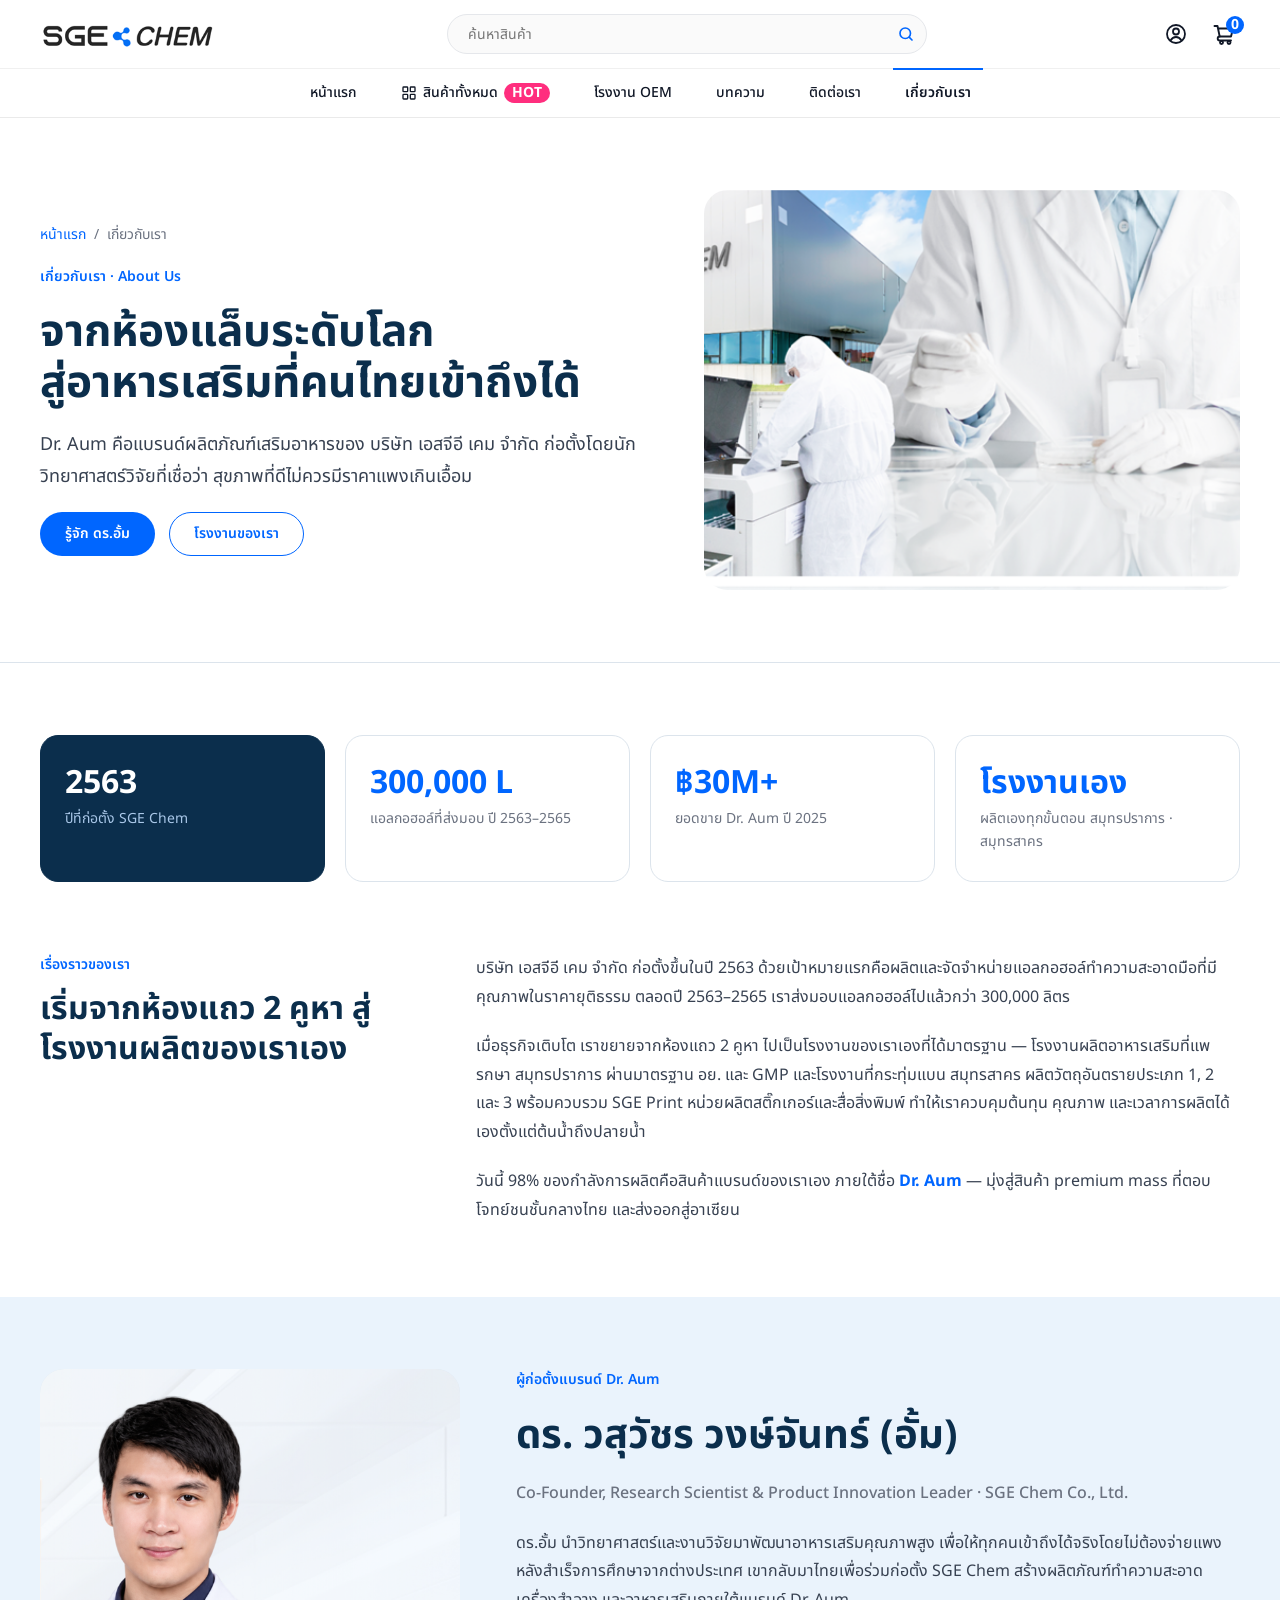
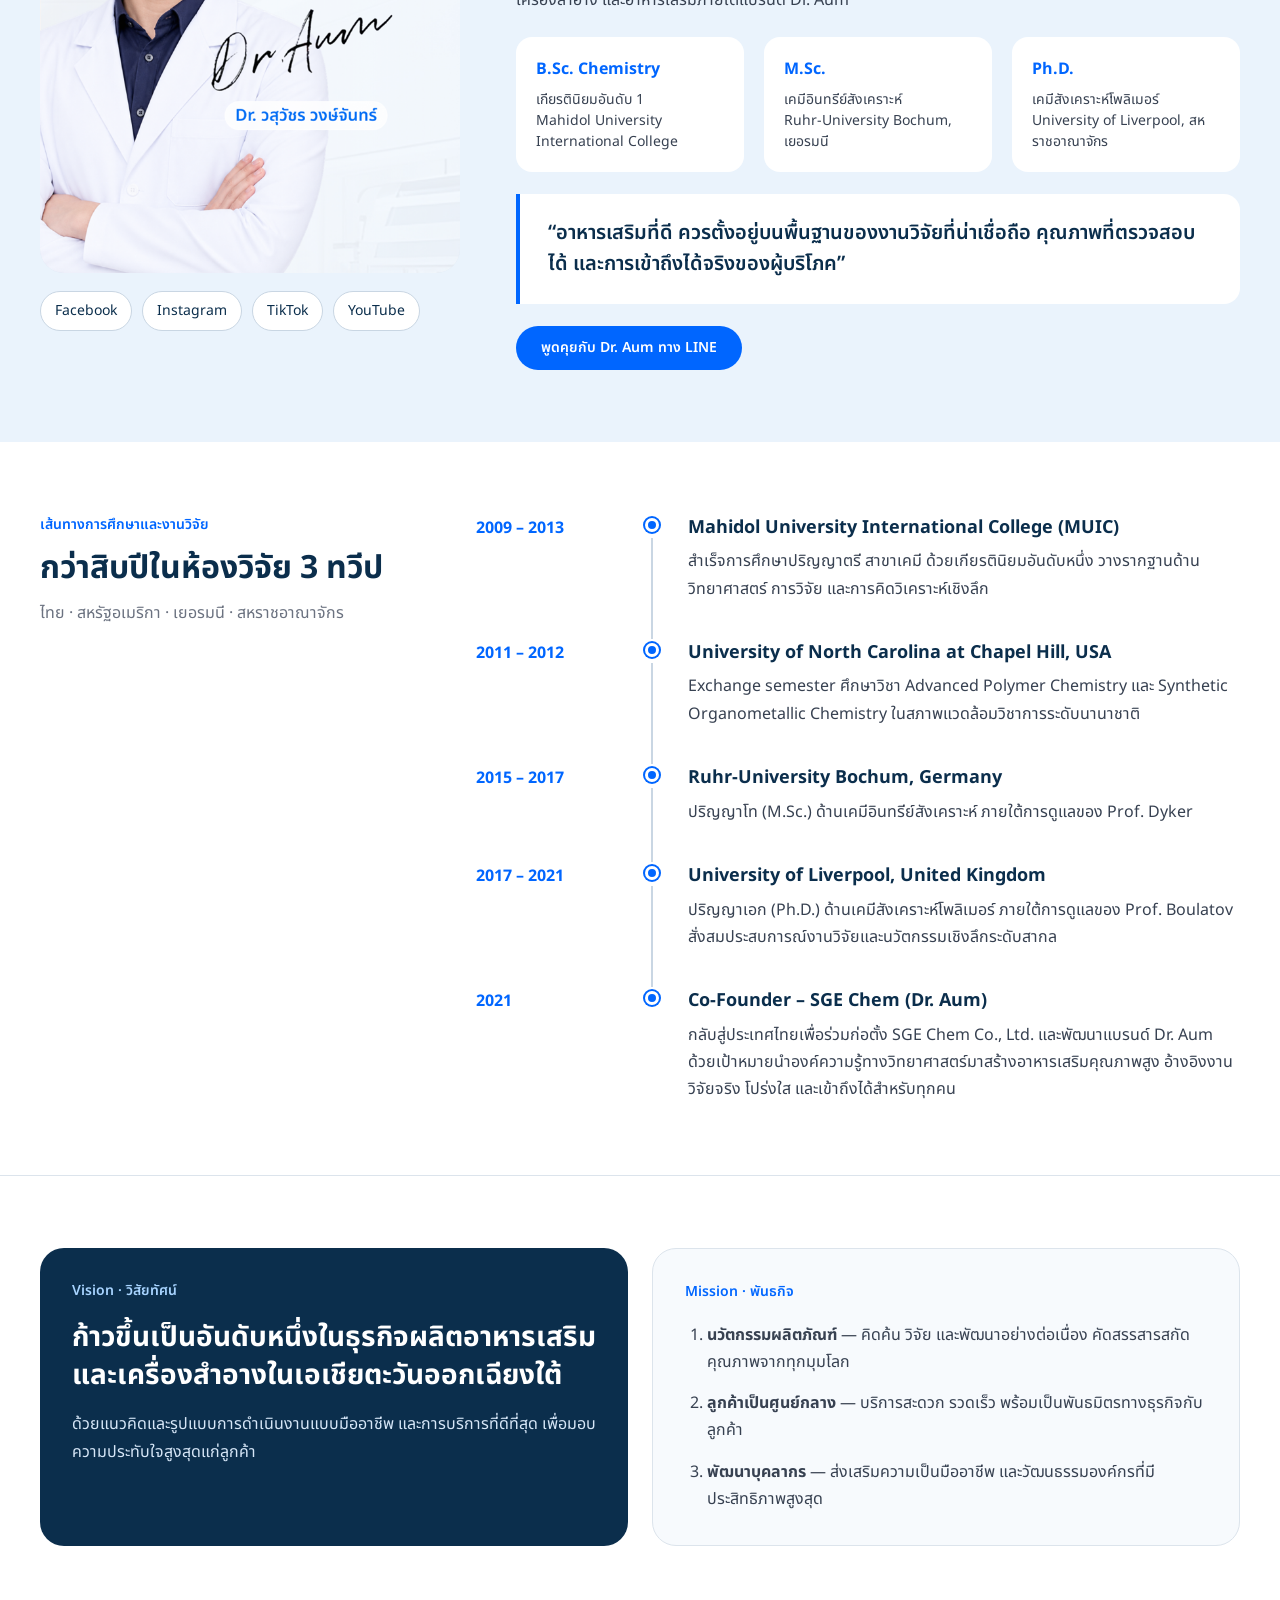
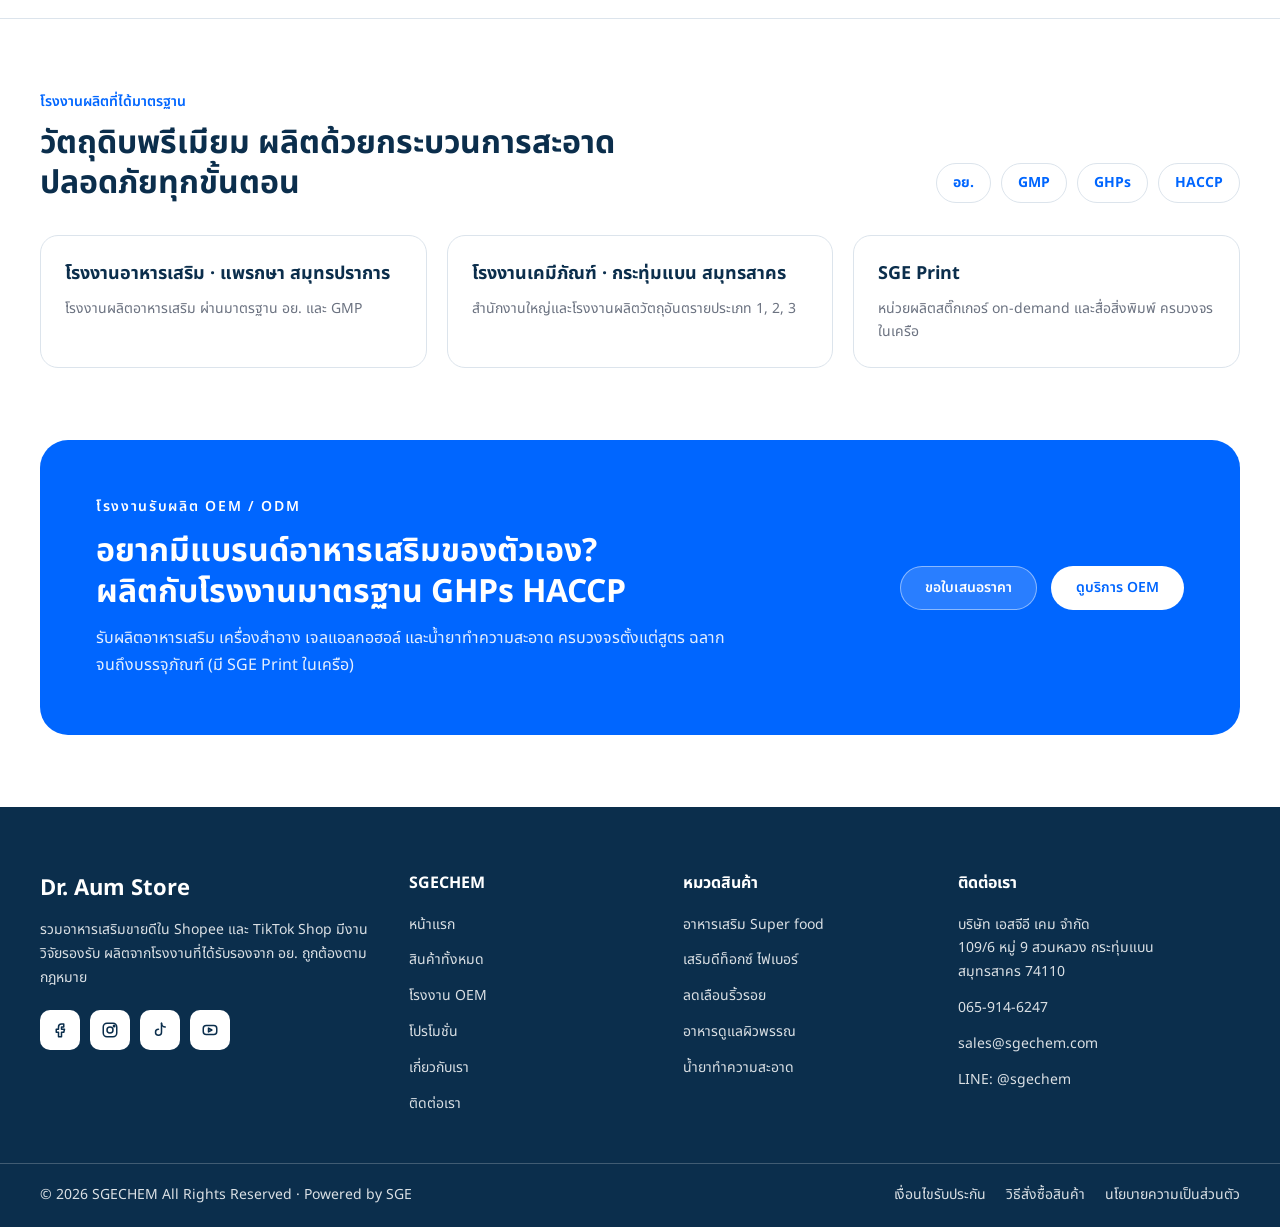
==== commit 2a6fe5c4: "Add shop and OEM draft pages, sync latest edits - New shop.html (all products + category view) and o" ====
--- a/about.html
+++ b/about.html
@@ -55,12 +55,12 @@
     <div class="orig-header-nav-wrap">
       <nav class="orig-header-nav" aria-label="เมนูหลัก">
         <a href="index.html">หน้าแรก</a>
-        <a href="index.html#highlight-products">
+        <a href="shop.html">
           <svg width="16" height="16" viewBox="0 0 24 24" fill="none" stroke="currentColor" stroke-width="2"><rect x="3" y="3" width="7" height="7" rx="1"/><rect x="14" y="3" width="7" height="7" rx="1"/><rect x="3" y="14" width="7" height="7" rx="1"/><rect x="14" y="14" width="7" height="7" rx="1"/></svg>
           <span>สินค้าทั้งหมด</span>
           <span class="orig-hot-pill">HOT</span>
         </a>
-        <a href="#factory">โรงงาน OEM</a>
+        <a href="oem.html">โรงงาน OEM</a>
         <a href="index.html#articles">บทความ</a>
         <a href="contact.html">ติดต่อเรา</a>
         <a href="about.html" class="active">เกี่ยวกับเรา</a>
@@ -258,7 +258,7 @@
           </div>
           <div style="display:flex;gap:14px;flex-wrap:wrap">
             <a href="contact.html" class="btn" style="background:rgba(255,255,255,0.16);color:#FFFFFF;border:1.5px solid rgba(255,255,255,0.45)">ขอใบเสนอราคา</a>
-            <a href="about.html#factory" class="btn btn-white">ดูบริการ OEM</a>
+            <a href="oem.html" class="btn btn-white">ดูบริการ OEM</a>
           </div>
         </div>
       </div>
@@ -289,18 +289,19 @@
       <div class="orig-footer-col">
         <h4>SGECHEM</h4>
         <a href="index.html">หน้าแรก</a>
-        <a href="index.html#highlight-products">สินค้าทั้งหมด</a>
+        <a href="shop.html">สินค้าทั้งหมด</a>
+        <a href="oem.html">โรงงาน OEM</a>
         <a href="index.html#best-seller">โปรโมชั่น</a>
         <a href="about.html">เกี่ยวกับเรา</a>
         <a href="contact.html">ติดต่อเรา</a>
       </div>
       <div class="orig-footer-col">
         <h4>หมวดสินค้า</h4>
-        <a href="index.html#cat-superfood">อาหารเสริม Super food</a>
-        <a href="index.html#cat-detox">เสริมดีท็อกซ์ ไฟเบอร์</a>
-        <a href="index.html#cat-antiaging">ลดเลือนริ้วรอย</a>
-        <a href="index.html#cat-supplement">อาหารดูแลผิวพรรณ</a>
-        <a href="contact.html">น้ำยาทำความสะอาด</a>
+        <a href="shop.html?cat=superfood">อาหารเสริม Super food</a>
+        <a href="shop.html?cat=detox">เสริมดีท็อกซ์ ไฟเบอร์</a>
+        <a href="shop.html?cat=antiaging">ลดเลือนริ้วรอย</a>
+        <a href="shop.html?cat=supplement">อาหารดูแลผิวพรรณ</a>
+        <a href="shop.html?cat=cleaning">น้ำยาทำความสะอาด</a>
       </div>
       <div class="orig-footer-col">
         <h4>ติดต่อเรา</h4>
--- a/styles.css
+++ b/styles.css
@@ -2032,3 +2032,1476 @@
     font-size: 12px;
   }
 }
+
+/* ==========================================================================
+   SHOP PAGE (shop.html) — หน้าสินค้าทั้งหมด + หน้าหมวดสินค้า (?cat=)
+   โครงอ้างอิงหน้า sgeenergy.co.th/solarcell-product: แบนเนอร์ + แถบหมวด,
+   ตัวกรองซ้าย + สินค้า 3 คอลัมน์, จุดเด่น, CTA, ข้อมูลการสั่งซื้อ
+   ========================================================================== */
+.sec-block.shop-hero-sec {
+  padding-top: 24px;
+}
+
+.shop-breadcrumb {
+  display: flex;
+  flex-wrap: wrap;
+  gap: 8px;
+  font-size: 14px;
+  color: var(--text-muted);
+  margin-bottom: 16px;
+}
+
+.shop-breadcrumb a {
+  color: var(--text-muted);
+}
+
+.shop-breadcrumb a:hover {
+  color: var(--blue-primary);
+}
+
+.shop-hero {
+  display: flex;
+  align-items: center;
+  justify-content: space-between;
+  gap: 24px;
+  min-height: 340px;
+  padding: 48px 0 88px 48px;
+  background: #F4F9FF url('images/headbanner-full.png') no-repeat right center / cover;
+  border-radius: 24px;
+  overflow: hidden;
+}
+
+.shop-hero-text {
+  flex: 1 1 480px;
+  max-width: 520px;
+  display: flex;
+  flex-direction: column;
+  gap: 12px;
+}
+
+.shop-hero-title {
+  font-size: 40px;
+  font-weight: 700;
+  line-height: 1.25;
+  color: var(--navy-800);
+}
+
+.shop-hero-desc {
+  font-size: 18px;
+  line-height: 1.7;
+  color: var(--text-body);
+}
+
+.shop-hero-img {
+  display: none;
+}
+
+.shop-hero-img img {
+  width: 100%;
+  height: auto;
+}
+
+.shop-cat-strip {
+  position: relative;
+  z-index: 2;
+  display: grid;
+  grid-template-columns: repeat(6, minmax(0, 1fr));
+  margin: -56px 24px 0;
+  padding: 8px;
+  background: #FFFFFF;
+  border-radius: 20px;
+  box-shadow: var(--shadow-card);
+}
+
+.shop-cat-item {
+  display: flex;
+  flex-direction: column;
+  align-items: center;
+  gap: 8px;
+  padding: 16px 8px;
+  border-radius: 14px;
+  font-size: 14px;
+  font-weight: 600;
+  text-align: center;
+  color: #111827;
+}
+
+.shop-cat-item img {
+  width: 56px;
+  height: 56px;
+  object-fit: contain;
+}
+
+.shop-cat-item:hover,
+.shop-cat-item.active {
+  background: var(--bg-soft);
+  color: var(--blue-primary);
+}
+
+.shop-list-title {
+  margin-bottom: 24px;
+}
+
+.shop-layout {
+  display: grid;
+  grid-template-columns: 260px minmax(0, 1fr);
+  gap: 24px;
+  align-items: start;
+}
+
+.shop-sidebar {
+  position: sticky;
+  top: 140px;
+  display: flex;
+  flex-direction: column;
+  gap: 16px;
+}
+
+.shop-filter-card {
+  background: #FFFFFF;
+  border: 1px solid #EEF2F6;
+  border-radius: 20px;
+  padding: 20px;
+  box-shadow: var(--shadow-card);
+}
+
+.shop-filter-head {
+  display: flex;
+  justify-content: space-between;
+  align-items: center;
+  padding-bottom: 16px;
+  margin-bottom: 16px;
+  border-bottom: 1px solid #EEF2F6;
+}
+
+.shop-filter-head h3 {
+  font-size: 16px;
+  font-weight: 700;
+  color: var(--navy-800);
+}
+
+.shop-filter-clear {
+  font-size: 14px;
+  font-weight: 600;
+}
+
+.shop-filter-label {
+  font-size: 14px;
+  font-weight: 700;
+  color: #111827;
+  margin-bottom: 8px;
+}
+
+.shop-filter-list {
+  list-style: none;
+  margin: 0;
+  padding: 0;
+  display: flex;
+  flex-direction: column;
+  gap: 4px;
+}
+
+.shop-filter-item {
+  display: flex;
+  align-items: center;
+  gap: 10px;
+  padding: 8px;
+  border-radius: 12px;
+  font-size: 14px;
+  color: var(--text-body);
+}
+
+.shop-filter-icon {
+  width: 32px;
+  height: 32px;
+  flex: none;
+}
+
+.shop-filter-icon img {
+  width: 100%;
+  height: 100%;
+  object-fit: contain;
+}
+
+.shop-filter-name {
+  flex: 1;
+}
+
+.shop-filter-count {
+  min-width: 28px;
+  height: 24px;
+  padding: 0 8px;
+  border-radius: 999px;
+  background: #F3F4F6;
+  color: var(--text-muted);
+  font-size: 12px;
+  font-weight: 600;
+  display: inline-flex;
+  align-items: center;
+  justify-content: center;
+}
+
+.shop-filter-item:hover {
+  background: var(--bg-soft);
+  color: var(--blue-primary);
+}
+
+.shop-filter-item.active {
+  background: var(--bg-soft);
+  color: var(--blue-primary);
+  font-weight: 600;
+}
+
+.shop-filter-item.active .shop-filter-count {
+  background: var(--blue-primary);
+  color: #FFFFFF;
+}
+
+.shop-help-card {
+  background: var(--navy-800);
+  border-radius: 20px;
+  padding: 24px 20px;
+  display: flex;
+  flex-direction: column;
+  gap: 8px;
+}
+
+.shop-help-card h3 {
+  font-size: 18px;
+  font-weight: 700;
+  line-height: 1.4;
+  color: #FFFFFF;
+}
+
+.shop-help-card p {
+  font-size: 14px;
+  line-height: 1.6;
+  color: rgba(255, 255, 255, 0.8);
+}
+
+.shop-help-card .btn {
+  margin-top: 8px;
+  width: 100%;
+}
+
+.shop-toolbar {
+  display: flex;
+  justify-content: space-between;
+  align-items: center;
+  gap: 16px;
+  flex-wrap: wrap;
+  margin-bottom: 20px;
+}
+
+.shop-count {
+  font-size: 14px;
+  color: var(--text-muted);
+}
+
+.shop-count strong {
+  color: var(--navy-800);
+}
+
+.shop-toolbar-actions {
+  display: flex;
+  gap: 12px;
+}
+
+.shop-search {
+  display: flex;
+  align-items: center;
+  gap: 8px;
+  width: 240px;
+  height: 44px;
+  padding: 0 16px;
+  border: 1px solid #D1D5DB;
+  border-radius: 999px;
+  background: #FFFFFF;
+  color: var(--text-muted);
+}
+
+.shop-search:focus-within {
+  border-color: var(--blue-primary);
+}
+
+.shop-search input {
+  flex: 1;
+  min-width: 0;
+  border: 0;
+  outline: 0;
+  background: transparent;
+  font-size: 14px;
+  color: #111827;
+}
+
+.shop-sort {
+  height: 44px;
+  padding: 0 40px 0 16px;
+  border: 1px solid #D1D5DB;
+  border-radius: 999px;
+  background: #FFFFFF url("data:image/svg+xml,%3Csvg xmlns='http://www.w3.org/2000/svg' width='12' height='12' viewBox='0 0 24 24' fill='none' stroke='%236B7280' stroke-width='3' stroke-linecap='round'%3E%3Cpath d='M6 9l6 6 6-6'/%3E%3C/svg%3E") no-repeat right 16px center;
+  font-size: 14px;
+  color: #111827;
+  -webkit-appearance: none;
+  appearance: none;
+  cursor: pointer;
+}
+
+.shop-cat-banner {
+  margin-bottom: 20px;
+}
+
+.shop-grid {
+  display: grid;
+  grid-template-columns: repeat(3, minmax(0, 1fr));
+  gap: 20px;
+}
+
+.shop-cat-banner[hidden],
+.shop-grid[hidden],
+.shop-empty[hidden],
+.shop-grid .prod-card[hidden] {
+  display: none;
+}
+
+.shop-empty {
+  display: flex;
+  flex-direction: column;
+  align-items: center;
+  gap: 8px;
+  padding: 48px 24px;
+  text-align: center;
+  background: #FFFFFF;
+  border: 1px dashed var(--border-blue);
+  border-radius: 20px;
+}
+
+.shop-empty h3 {
+  font-size: 20px;
+  font-weight: 700;
+  color: var(--navy-800);
+}
+
+.shop-empty p {
+  font-size: 16px;
+  color: var(--text-body);
+}
+
+.shop-empty .btn {
+  margin-top: 8px;
+}
+
+.shop-pagination {
+  display: flex;
+  justify-content: center;
+  gap: 8px;
+  margin-top: 32px;
+}
+
+.shop-pagination:empty {
+  display: none;
+}
+
+.shop-page-btn {
+  min-width: 40px;
+  height: 40px;
+  padding: 0 14px;
+  border: 1px solid #D1D5DB;
+  border-radius: 999px;
+  background: #FFFFFF;
+  font-size: 14px;
+  font-weight: 600;
+  color: #111827;
+  cursor: pointer;
+}
+
+.shop-page-btn:hover {
+  border-color: var(--blue-primary);
+  color: var(--blue-primary);
+}
+
+.shop-page-btn.active {
+  background: var(--blue-primary);
+  border-color: var(--blue-primary);
+  color: #FFFFFF;
+}
+
+.shop-sec-head {
+  display: flex;
+  flex-direction: column;
+  align-items: center;
+  gap: 6px;
+  margin-bottom: 32px;
+  text-align: center;
+}
+
+.shop-why-grid {
+  display: grid;
+  grid-template-columns: repeat(5, minmax(0, 1fr));
+  gap: 16px;
+}
+
+.shop-why-item {
+  display: flex;
+  flex-direction: column;
+  align-items: center;
+  gap: 8px;
+  padding: 24px 16px;
+  text-align: center;
+  background: #FFFFFF;
+  border-radius: 20px;
+  box-shadow: var(--shadow-card);
+}
+
+.shop-why-icon {
+  width: 56px;
+  height: 56px;
+  margin-bottom: 4px;
+  border-radius: 50%;
+  background: var(--bg-soft);
+  color: var(--blue-primary);
+  display: flex;
+  align-items: center;
+  justify-content: center;
+}
+
+.shop-why-item h3 {
+  font-size: 16px;
+  font-weight: 700;
+  color: var(--navy-800);
+}
+
+.shop-why-item p {
+  font-size: 14px;
+  line-height: 1.6;
+  color: var(--text-body);
+}
+
+.shop-cta-banner {
+  display: flex;
+  align-items: center;
+  justify-content: space-between;
+  gap: 32px;
+  flex-wrap: wrap;
+  padding: 56px;
+  background: var(--blue-primary);
+  border-radius: 28px;
+}
+
+.shop-cta-text {
+  flex: 1 1 520px;
+  display: flex;
+  flex-direction: column;
+  gap: 12px;
+}
+
+.shop-cta-eyebrow {
+  font-size: 14px;
+  font-weight: 600;
+  letter-spacing: 0.12em;
+  color: #FFFFFF;
+}
+
+.shop-cta-title {
+  font-size: 32px;
+  font-weight: 700;
+  line-height: 1.28;
+  color: #FFFFFF;
+}
+
+.shop-cta-desc {
+  font-size: 16px;
+  line-height: 1.7;
+  color: rgba(255, 255, 255, 0.9);
+}
+
+.shop-cta-btns {
+  display: flex;
+  gap: 14px;
+  flex-wrap: wrap;
+}
+
+.shop-btn-ghost {
+  background: rgba(255, 255, 255, 0.16);
+  color: #FFFFFF;
+  border-color: rgba(255, 255, 255, 0.45);
+}
+
+.shop-btn-ghost:hover {
+  background: rgba(255, 255, 255, 0.26);
+  color: #FFFFFF;
+}
+
+.shop-info-grid {
+  display: grid;
+  grid-template-columns: repeat(3, minmax(0, 1fr));
+  gap: 20px;
+}
+
+.shop-info-card {
+  display: flex;
+  flex-direction: column;
+  gap: 8px;
+  padding: 24px;
+  background: #FFFFFF;
+  border: 1px solid #EEF2F6;
+  border-radius: 20px;
+  box-shadow: var(--shadow-card);
+}
+
+.shop-info-card h3 {
+  font-size: 18px;
+  font-weight: 700;
+  color: var(--navy-800);
+}
+
+.shop-info-card p {
+  font-size: 16px;
+  line-height: 1.7;
+  color: var(--text-body);
+}
+
+.shop-info-link {
+  margin-top: auto;
+  font-size: 14px;
+  font-weight: 600;
+}
+
+@media (max-width: 1024px) {
+  .shop-layout {
+    grid-template-columns: minmax(0, 1fr);
+  }
+
+  .shop-sidebar {
+    display: none;
+  }
+
+  .shop-hero {
+    padding: 40px 0 80px 32px;
+    background-position: 70% center;
+  }
+
+  .shop-hero-title {
+    font-size: 34px;
+  }
+
+  .shop-why-grid {
+    grid-template-columns: repeat(3, minmax(0, 1fr));
+  }
+}
+
+@media (max-width: 768px) {
+  .sec-block.shop-hero-sec {
+    padding-top: 16px !important;
+  }
+
+  .shop-hero {
+    flex-direction: column;
+    align-items: stretch;
+    gap: 16px;
+    min-height: 0;
+    padding: 24px 16px 72px;
+    background-image: none;
+  }
+
+  .shop-hero-text {
+    flex: none;
+  }
+
+  .shop-hero-title {
+    font-size: 28px;
+  }
+
+  .shop-hero-desc {
+    font-size: 16px;
+  }
+
+  .shop-hero-img {
+    display: block;
+    width: 100%;
+  }
+
+  .shop-cat-strip {
+    display: flex;
+    margin: -48px 8px 0;
+    padding: 6px;
+    overflow-x: auto;
+    scrollbar-width: none;
+  }
+
+  .shop-cat-strip::-webkit-scrollbar {
+    display: none;
+  }
+
+  .shop-cat-item {
+    flex: 0 0 96px;
+    padding: 12px 4px;
+    font-size: 12px;
+  }
+
+  .shop-cat-item img {
+    width: 44px;
+    height: 44px;
+  }
+
+  .shop-list-title {
+    margin-bottom: 16px;
+  }
+
+  .shop-toolbar {
+    flex-direction: column;
+    flex-wrap: nowrap;
+    align-items: stretch;
+    gap: 12px;
+  }
+
+  .shop-search {
+    flex: 1;
+    width: auto;
+    min-width: 0;
+  }
+
+  .shop-sort {
+    flex: none;
+    max-width: 160px;
+  }
+
+  .shop-grid {
+    grid-template-columns: repeat(2, minmax(0, 1fr));
+    gap: 12px;
+  }
+
+  .shop-pagination {
+    margin-top: 24px;
+  }
+
+  .shop-why-grid {
+    grid-template-columns: repeat(2, minmax(0, 1fr));
+    gap: 12px;
+  }
+
+  .shop-why-item {
+    padding: 20px 12px;
+  }
+
+  .shop-why-item:last-child {
+    grid-column: 1 / -1;
+  }
+
+  .shop-cta-banner {
+    padding: 28px 20px;
+  }
+
+  .shop-cta-title {
+    font-size: 24px;
+  }
+
+  .shop-cta-btns .btn {
+    flex: 1 1 auto;
+  }
+
+  .shop-info-grid {
+    grid-template-columns: 1fr;
+    gap: 12px;
+  }
+
+  .shop-info-card {
+    padding: 20px;
+  }
+
+  .shop-info-card p {
+    font-size: 14px;
+  }
+}
+
+/* ==========================================================================
+   OEM LANDING PAGE (oem.html) — โรงงานรับผลิต OEM / ODM
+   เนื้อหาอ้างอิงหน้า OEM ของ sgechem.com (อาหารเสริม เครื่องสำอาง น้ำยา แอลกอฮอล์)
+   ========================================================================== */
+.sec-block.oem-hero-sec {
+  padding-top: 24px;
+  background: linear-gradient(180deg, #EAF3FF 0%, #FFFFFF 100%);
+}
+
+.oem-hero {
+  display: flex;
+  align-items: center;
+  gap: 48px;
+}
+
+.oem-hero-text {
+  flex: 1 1 0;
+  display: flex;
+  flex-direction: column;
+  gap: 16px;
+}
+
+.oem-hero-title {
+  font-size: 44px;
+  font-weight: 700;
+  line-height: 1.2;
+  color: var(--navy-800);
+}
+
+.oem-hero-desc {
+  font-size: 18px;
+  line-height: 1.7;
+  color: var(--text-body);
+  max-width: 560px;
+}
+
+.oem-hero-btns {
+  display: flex;
+  gap: 12px;
+  flex-wrap: wrap;
+  margin-top: 8px;
+}
+
+.oem-hero-checks,
+.oem-check-list,
+.oem-cond-list {
+  list-style: none;
+  margin: 0;
+  padding: 0;
+}
+
+.oem-hero-checks {
+  display: flex;
+  flex-wrap: wrap;
+  gap: 8px 24px;
+  margin-top: 8px;
+}
+
+.oem-hero-checks li,
+.oem-check-list li {
+  display: flex;
+  align-items: center;
+  gap: 8px;
+  font-size: 14px;
+  font-weight: 500;
+  color: var(--text-body);
+}
+
+.oem-hero-checks svg,
+.oem-check-list svg,
+.oem-cond-list svg {
+  flex: none;
+  color: var(--blue-primary);
+}
+
+.oem-hero-img {
+  flex: 0 0 52%;
+  border-radius: 24px;
+  overflow: hidden;
+  box-shadow: var(--shadow-card);
+}
+
+.oem-hero-img img {
+  width: 100%;
+  aspect-ratio: 4 / 3;
+  object-fit: cover;
+}
+
+.oem-stats {
+  display: grid;
+  grid-template-columns: repeat(4, minmax(0, 1fr));
+  margin-top: 48px;
+  background: #FFFFFF;
+  border: 1px solid #EEF2F6;
+  border-radius: 20px;
+  box-shadow: var(--shadow-card);
+}
+
+.oem-stat {
+  display: flex;
+  flex-direction: column;
+  gap: 4px;
+  padding: 24px;
+}
+
+.oem-stat + .oem-stat {
+  border-left: 1px solid #EEF2F6;
+}
+
+.oem-stat strong {
+  font-size: 32px;
+  font-weight: 700;
+  line-height: 1.2;
+  color: var(--blue-primary);
+}
+
+.oem-stat span {
+  font-size: 14px;
+  line-height: 1.5;
+  color: var(--text-muted);
+}
+
+.oem-icon {
+  width: 56px;
+  height: 56px;
+  flex: none;
+  border-radius: 16px;
+  background: var(--bg-soft);
+  color: var(--blue-primary);
+  display: flex;
+  align-items: center;
+  justify-content: center;
+}
+
+.oem-cat-grid {
+  display: grid;
+  grid-template-columns: repeat(4, minmax(0, 1fr));
+  gap: 20px;
+}
+
+.oem-cat-card {
+  display: flex;
+  flex-direction: column;
+  gap: 12px;
+  padding: 28px 24px;
+  background: #FFFFFF;
+  border: 1px solid #EEF2F6;
+  border-radius: 20px;
+  box-shadow: var(--shadow-card);
+  transition: all 0.22s ease;
+}
+
+.oem-cat-card:hover {
+  transform: translateY(-4px);
+  box-shadow: var(--shadow-hover);
+  border-color: var(--border-blue);
+}
+
+.oem-cat-card h3 {
+  font-size: 20px;
+  font-weight: 700;
+  color: var(--navy-800);
+}
+
+.oem-cat-card p {
+  font-size: 14px;
+  line-height: 1.7;
+  color: var(--text-body);
+}
+
+.oem-cat-price {
+  margin-top: auto;
+  padding-top: 12px;
+  border-top: 1px solid #EEF2F6;
+  font-size: 14px;
+  font-weight: 700;
+  color: var(--blue-primary);
+}
+
+.oem-svc-sec {
+  margin-top: 72px;
+}
+
+.oem-svc-grid {
+  display: grid;
+  grid-template-columns: repeat(3, minmax(0, 1fr));
+  gap: 20px;
+}
+
+.oem-svc {
+  display: flex;
+  align-items: flex-start;
+  gap: 16px;
+  padding: 24px;
+  background: #FFFFFF;
+  border-radius: 20px;
+  box-shadow: var(--shadow-card);
+}
+
+.oem-svc h3 {
+  font-size: 18px;
+  font-weight: 700;
+  line-height: 1.4;
+  color: var(--navy-800);
+  margin-bottom: 4px;
+}
+
+.oem-svc p {
+  font-size: 14px;
+  line-height: 1.7;
+  color: var(--text-body);
+}
+
+.oem-pkg-grid {
+  display: grid;
+  grid-template-columns: repeat(3, minmax(0, 1fr));
+  gap: 20px;
+  align-items: stretch;
+}
+
+.oem-pkg {
+  position: relative;
+  display: flex;
+  flex-direction: column;
+  gap: 12px;
+  padding: 32px 28px;
+  background: #FFFFFF;
+  border: 1px solid #EEF2F6;
+  border-radius: 24px;
+  box-shadow: var(--shadow-card);
+}
+
+.oem-pkg-hl {
+  border: 2px solid var(--blue-primary);
+}
+
+.oem-pkg-tag {
+  position: absolute;
+  top: -14px;
+  left: 28px;
+  padding: 4px 12px;
+  border-radius: 999px;
+  background: var(--blue-primary);
+  color: #FFFFFF;
+  font-size: 12px;
+  font-weight: 600;
+}
+
+.oem-pkg h3 {
+  font-size: 18px;
+  font-weight: 700;
+  color: var(--navy-800);
+}
+
+.oem-pkg-price {
+  display: flex;
+  align-items: baseline;
+  gap: 8px;
+  color: var(--text-muted);
+  font-size: 14px;
+}
+
+.oem-pkg-price strong {
+  font-size: 40px;
+  font-weight: 700;
+  line-height: 1.1;
+  color: var(--blue-primary);
+}
+
+.oem-pkg-desc {
+  font-size: 14px;
+  line-height: 1.7;
+  color: var(--text-body);
+  padding-bottom: 16px;
+  border-bottom: 1px solid #EEF2F6;
+}
+
+.oem-check-list {
+  display: flex;
+  flex-direction: column;
+  gap: 10px;
+  margin-bottom: 8px;
+}
+
+.oem-pkg .btn {
+  margin-top: auto;
+}
+
+.oem-steps {
+  list-style: none;
+  margin: 0;
+  padding: 0;
+  display: grid;
+  grid-template-columns: repeat(4, minmax(0, 1fr));
+  gap: 20px;
+  counter-reset: none;
+}
+
+.oem-step {
+  position: relative;
+  display: flex;
+  flex-direction: column;
+  gap: 8px;
+  padding: 24px;
+  background: #FFFFFF;
+  border: 1px solid #EEF2F6;
+  border-radius: 20px;
+}
+
+.oem-step-num {
+  font-size: 32px;
+  font-weight: 700;
+  line-height: 1;
+  color: var(--border-blue);
+}
+
+.oem-step h3 {
+  font-size: 18px;
+  font-weight: 700;
+  color: var(--navy-800);
+}
+
+.oem-step p {
+  font-size: 14px;
+  line-height: 1.6;
+  color: var(--text-body);
+}
+
+.oem-terms {
+  display: grid;
+  grid-template-columns: minmax(0, 1.6fr) minmax(0, 1fr);
+  gap: 24px;
+  align-items: start;
+}
+
+.oem-table-wrap {
+  overflow-x: auto;
+  background: #FFFFFF;
+  border: 1px solid #EEF2F6;
+  border-radius: 20px;
+  box-shadow: var(--shadow-card);
+}
+
+.oem-table {
+  width: 100%;
+  border-collapse: collapse;
+  font-size: 14px;
+}
+
+.oem-table th,
+.oem-table td {
+  padding: 14px 20px;
+  text-align: left;
+  vertical-align: top;
+  line-height: 1.6;
+  border-bottom: 1px solid #EEF2F6;
+}
+
+.oem-table thead th {
+  background: var(--navy-800);
+  color: #FFFFFF;
+  font-weight: 600;
+}
+
+.oem-table tbody th {
+  font-weight: 600;
+  color: var(--navy-800);
+}
+
+.oem-table td {
+  color: var(--text-body);
+}
+
+.oem-note {
+  padding: 12px 20px;
+  font-size: 12px;
+  color: var(--text-muted);
+}
+
+.oem-cond-list {
+  display: flex;
+  flex-direction: column;
+  gap: 12px;
+}
+
+.oem-cond-list li {
+  display: flex;
+  gap: 12px;
+  padding: 20px;
+  background: var(--bg-soft);
+  border-radius: 16px;
+}
+
+.oem-cond-list svg {
+  margin-top: 3px;
+}
+
+.oem-cond-list div {
+  display: flex;
+  flex-direction: column;
+  gap: 2px;
+}
+
+.oem-cond-list strong {
+  font-size: 16px;
+  color: var(--navy-800);
+}
+
+.oem-cond-list span {
+  font-size: 14px;
+  line-height: 1.6;
+  color: var(--text-body);
+}
+
+.oem-factory {
+  display: grid;
+  grid-template-columns: minmax(0, 1fr) minmax(0, 1fr);
+  gap: 48px;
+  align-items: center;
+}
+
+.oem-factory-img {
+  border-radius: 24px;
+  overflow: hidden;
+}
+
+.oem-factory-img img {
+  width: 100%;
+  aspect-ratio: 16 / 10;
+  object-fit: cover;
+}
+
+.oem-factory-text {
+  display: flex;
+  flex-direction: column;
+  gap: 12px;
+}
+
+.oem-factory-desc {
+  font-size: 16px;
+  line-height: 1.7;
+  color: var(--text-body);
+}
+
+.oem-badges {
+  display: flex;
+  flex-wrap: wrap;
+  gap: 8px;
+  margin-top: 8px;
+}
+
+.oem-badges span {
+  padding: 6px 16px;
+  border: 1.5px solid var(--border-blue);
+  border-radius: 999px;
+  font-size: 14px;
+  font-weight: 700;
+  color: var(--navy-800);
+}
+
+.oem-base-grid {
+  display: grid;
+  grid-template-columns: repeat(3, minmax(0, 1fr));
+  gap: 20px;
+  margin-top: 32px;
+}
+
+.oem-base {
+  padding: 24px;
+  background: #FFFFFF;
+  border: 1px solid #EEF2F6;
+  border-radius: 20px;
+  box-shadow: var(--shadow-card);
+}
+
+.oem-base h3 {
+  font-size: 18px;
+  font-weight: 700;
+  color: var(--navy-800);
+}
+
+.oem-base p {
+  font-size: 14px;
+  line-height: 1.6;
+  color: var(--text-body);
+}
+
+.oem-base .oem-base-loc {
+  margin: 2px 0 8px;
+  font-weight: 600;
+  color: var(--blue-primary);
+}
+
+.oem-work-sec {
+  margin-top: 72px;
+}
+
+.oem-work-grid {
+  display: grid;
+  grid-template-columns: repeat(4, minmax(0, 1fr));
+  gap: 20px;
+}
+
+.oem-work {
+  margin: 0;
+  display: flex;
+  flex-direction: column;
+  gap: 12px;
+}
+
+.oem-work-img {
+  aspect-ratio: 3 / 4;
+  padding: 24px;
+  background: #FFFFFF;
+  border-radius: 20px;
+  box-shadow: var(--shadow-card);
+  display: flex;
+  align-items: center;
+  justify-content: center;
+}
+
+.oem-work-img img {
+  max-height: 100%;
+  object-fit: contain;
+}
+
+.oem-work figcaption {
+  font-size: 14px;
+  font-weight: 600;
+  text-align: center;
+  color: var(--navy-800);
+}
+
+.oem-faq-wrap {
+  max-width: 880px;
+}
+
+.oem-faq {
+  display: flex;
+  flex-direction: column;
+  gap: 12px;
+}
+
+.oem-faq-item {
+  background: #FFFFFF;
+  border: 1px solid #DCE4EC;
+  border-radius: 14px;
+  padding: 0 20px;
+}
+
+.oem-faq-item summary {
+  display: flex;
+  justify-content: space-between;
+  align-items: center;
+  gap: 16px;
+  min-height: 56px;
+  font-size: 16px;
+  font-weight: 600;
+  color: var(--navy-800);
+  cursor: pointer;
+  list-style: none;
+}
+
+.oem-faq-item summary::-webkit-details-marker {
+  display: none;
+}
+
+.oem-faq-sign {
+  flex: none;
+  font-size: 20px;
+  color: var(--blue-primary);
+  transition: transform 0.2s ease;
+}
+
+.oem-faq-item[open] .oem-faq-sign {
+  transform: rotate(45deg);
+}
+
+.oem-faq-item p {
+  padding: 0 0 18px;
+  font-size: 16px;
+  line-height: 1.7;
+  color: var(--text-body);
+}
+
+.oem-cta-channels {
+  display: flex;
+  flex-direction: column;
+  gap: 10px;
+  min-width: 280px;
+}
+
+.oem-channel {
+  display: flex;
+  justify-content: space-between;
+  align-items: center;
+  gap: 16px;
+  padding: 14px 20px;
+  border: 1.5px solid rgba(255, 255, 255, 0.45);
+  border-radius: 999px;
+  background: rgba(255, 255, 255, 0.12);
+  color: #FFFFFF;
+  font-size: 14px;
+}
+
+.oem-channel strong {
+  font-size: 16px;
+}
+
+.oem-channel:hover {
+  background: #FFFFFF;
+  color: var(--blue-primary);
+}
+
+@media (max-width: 1024px) {
+  .oem-hero {
+    flex-direction: column;
+    align-items: stretch;
+  }
+
+  .oem-hero-img {
+    flex: none;
+  }
+
+  .oem-hero-title {
+    font-size: 36px;
+  }
+
+  .oem-stats,
+  .oem-cat-grid,
+  .oem-steps,
+  .oem-work-grid {
+    grid-template-columns: repeat(2, minmax(0, 1fr));
+  }
+
+  .oem-stat:nth-child(3) {
+    border-left: 0;
+  }
+
+  .oem-stat:nth-child(n+3) {
+    border-top: 1px solid #EEF2F6;
+  }
+
+  .oem-svc-grid,
+  .oem-pkg-grid {
+    grid-template-columns: repeat(2, minmax(0, 1fr));
+  }
+
+  .oem-terms,
+  .oem-factory {
+    grid-template-columns: 1fr;
+  }
+}
+
+@media (max-width: 768px) {
+  .sec-block.oem-hero-sec {
+    padding-top: 16px !important;
+  }
+
+  .oem-hero {
+    gap: 24px;
+  }
+
+  .oem-hero-title {
+    font-size: 28px;
+  }
+
+  .oem-hero-desc {
+    font-size: 16px;
+  }
+
+  .oem-hero-btns .btn {
+    flex: 1 1 auto;
+  }
+
+  .oem-stats {
+    margin-top: 24px;
+  }
+
+  .oem-stat {
+    padding: 16px;
+  }
+
+  .oem-stat strong {
+    font-size: 24px;
+  }
+
+  .oem-stat span {
+    font-size: 12px;
+  }
+
+  .oem-cat-grid,
+  .oem-steps,
+  .oem-work-grid {
+    gap: 12px;
+  }
+
+  .oem-cat-card {
+    padding: 20px 16px;
+  }
+
+  .oem-cat-card h3 {
+    font-size: 16px;
+  }
+
+  .oem-cat-card p {
+    font-size: 12px;
+  }
+
+  .oem-icon {
+    width: 44px;
+    height: 44px;
+    border-radius: 12px;
+  }
+
+  .oem-svc-sec,
+  .oem-work-sec {
+    margin-top: 32px !important;
+  }
+
+  .oem-svc-grid,
+  .oem-pkg-grid,
+  .oem-base-grid {
+    grid-template-columns: 1fr;
+    gap: 12px;
+  }
+
+  .oem-pkg-grid {
+    gap: 24px;
+  }
+
+  .oem-svc {
+    padding: 20px;
+  }
+
+  .oem-pkg {
+    padding: 28px 20px;
+  }
+
+  .oem-pkg-price strong {
+    font-size: 32px;
+  }
+
+  .oem-step {
+    padding: 16px;
+  }
+
+  .oem-step-num {
+    font-size: 24px;
+  }
+
+  .oem-step h3 {
+    font-size: 16px;
+  }
+
+  .oem-step p {
+    font-size: 12px;
+  }
+
+  .oem-table th,
+  .oem-table td {
+    padding: 12px 14px;
+    font-size: 12px;
+  }
+
+  .oem-table {
+    min-width: 520px;
+  }
+
+  .oem-factory {
+    gap: 24px;
+  }
+
+  .oem-base-grid {
+    margin-top: 24px;
+  }
+
+  .oem-work-img {
+    padding: 16px;
+  }
+
+  .oem-faq-item summary,
+  .oem-faq-item p {
+    font-size: 14px;
+  }
+
+  .oem-cta-channels {
+    min-width: 0;
+    width: 100%;
+  }
+}
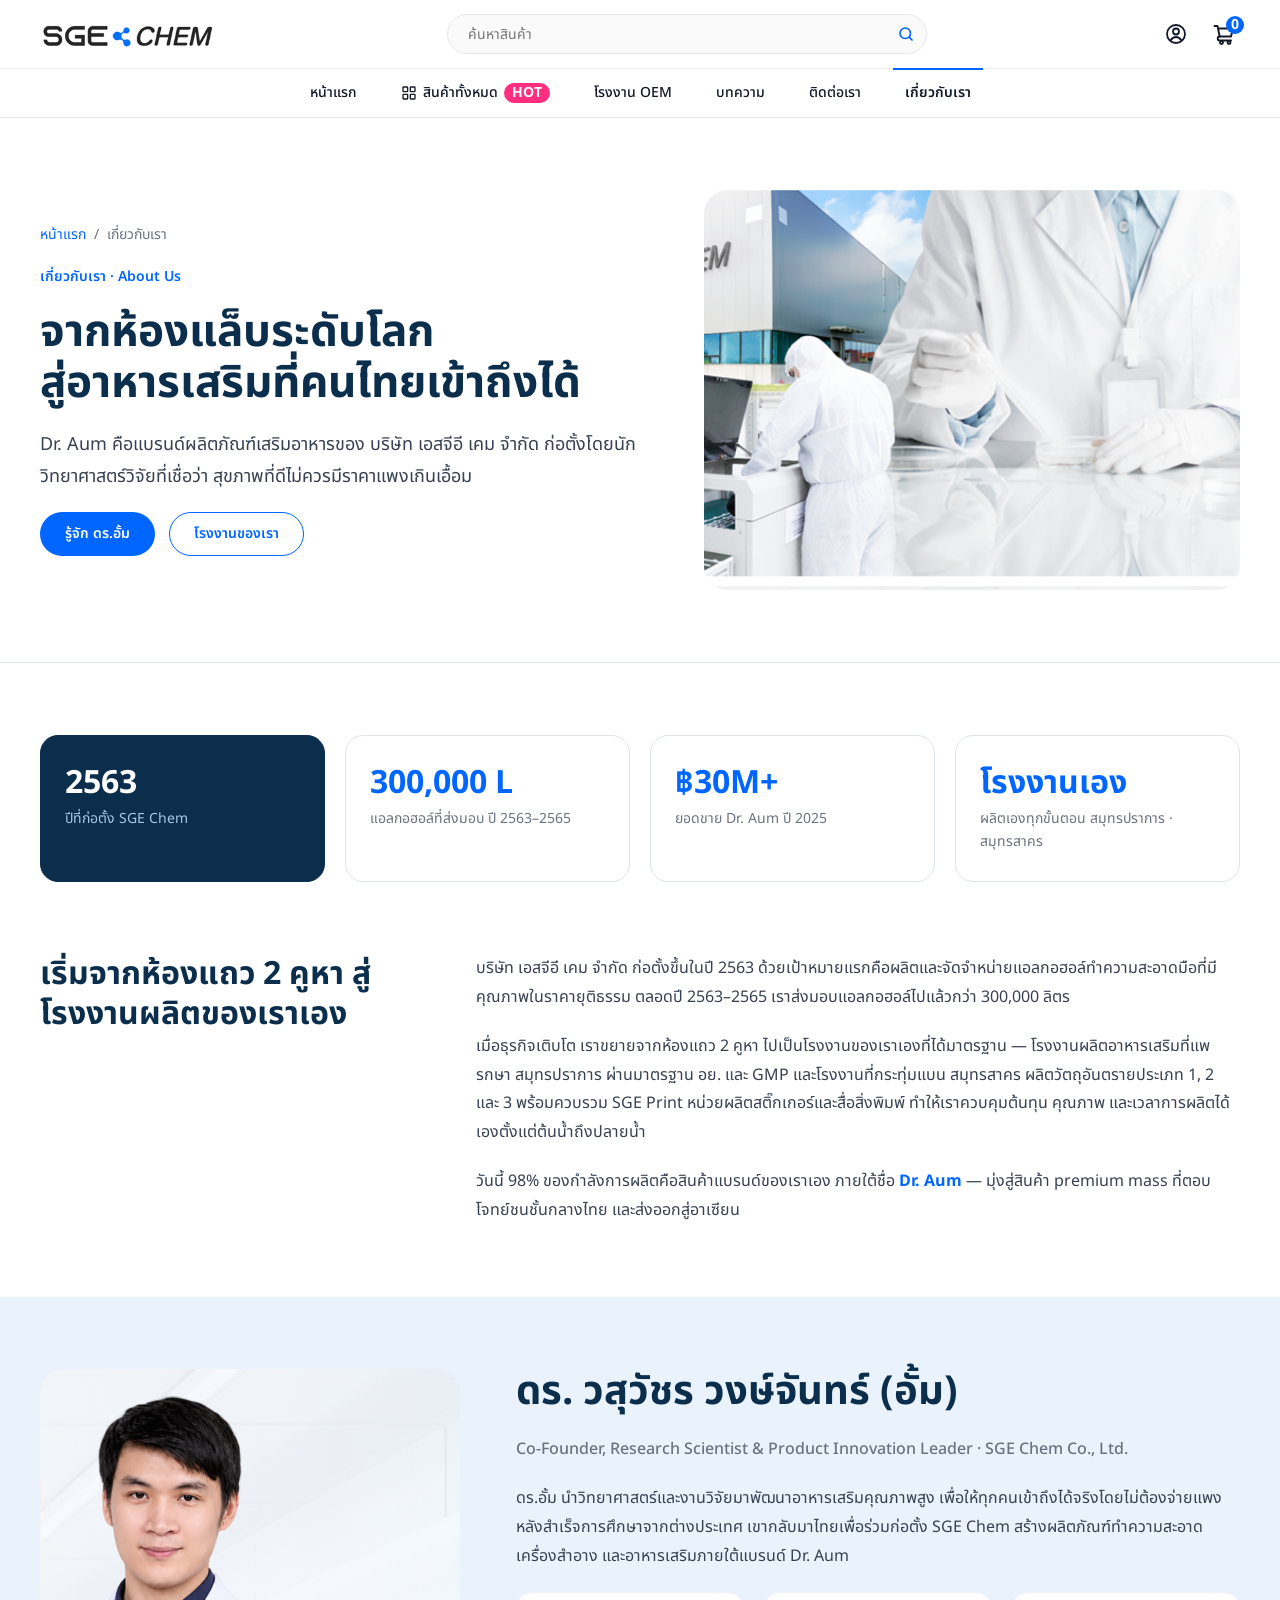
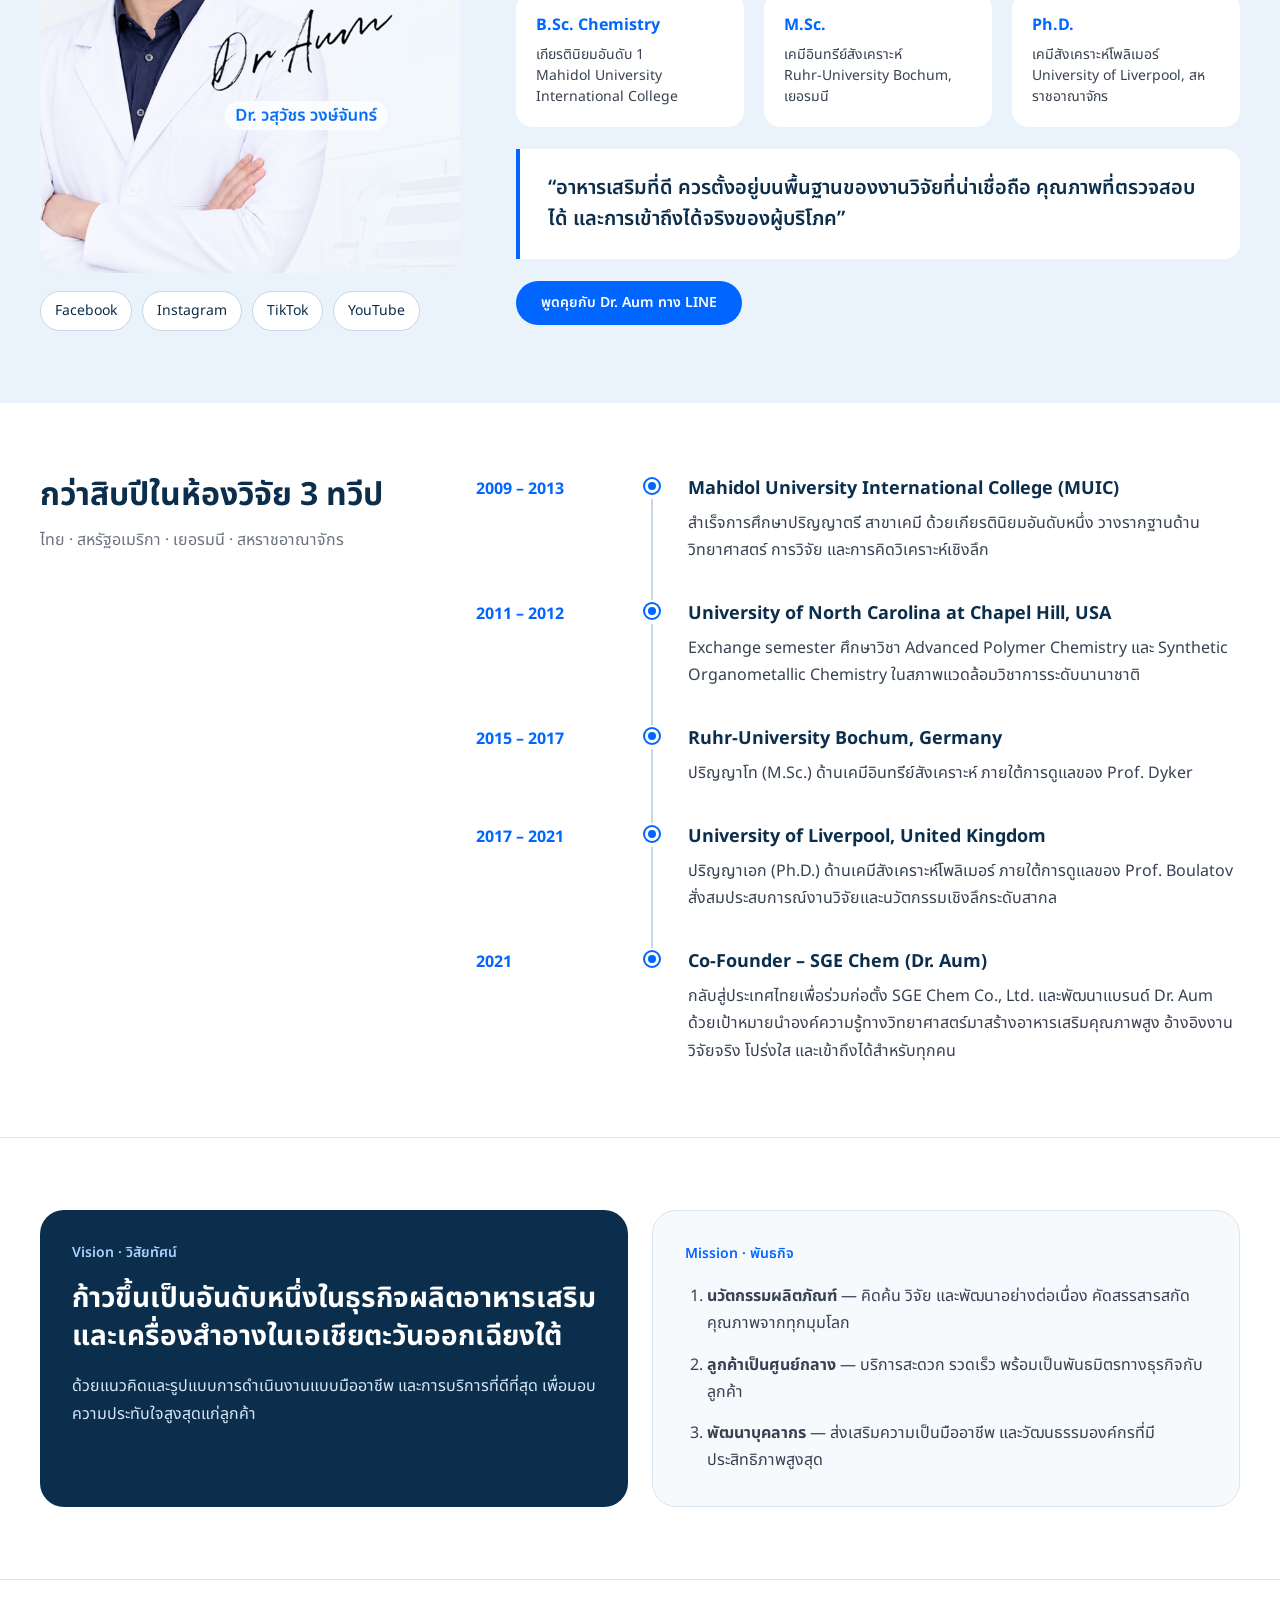
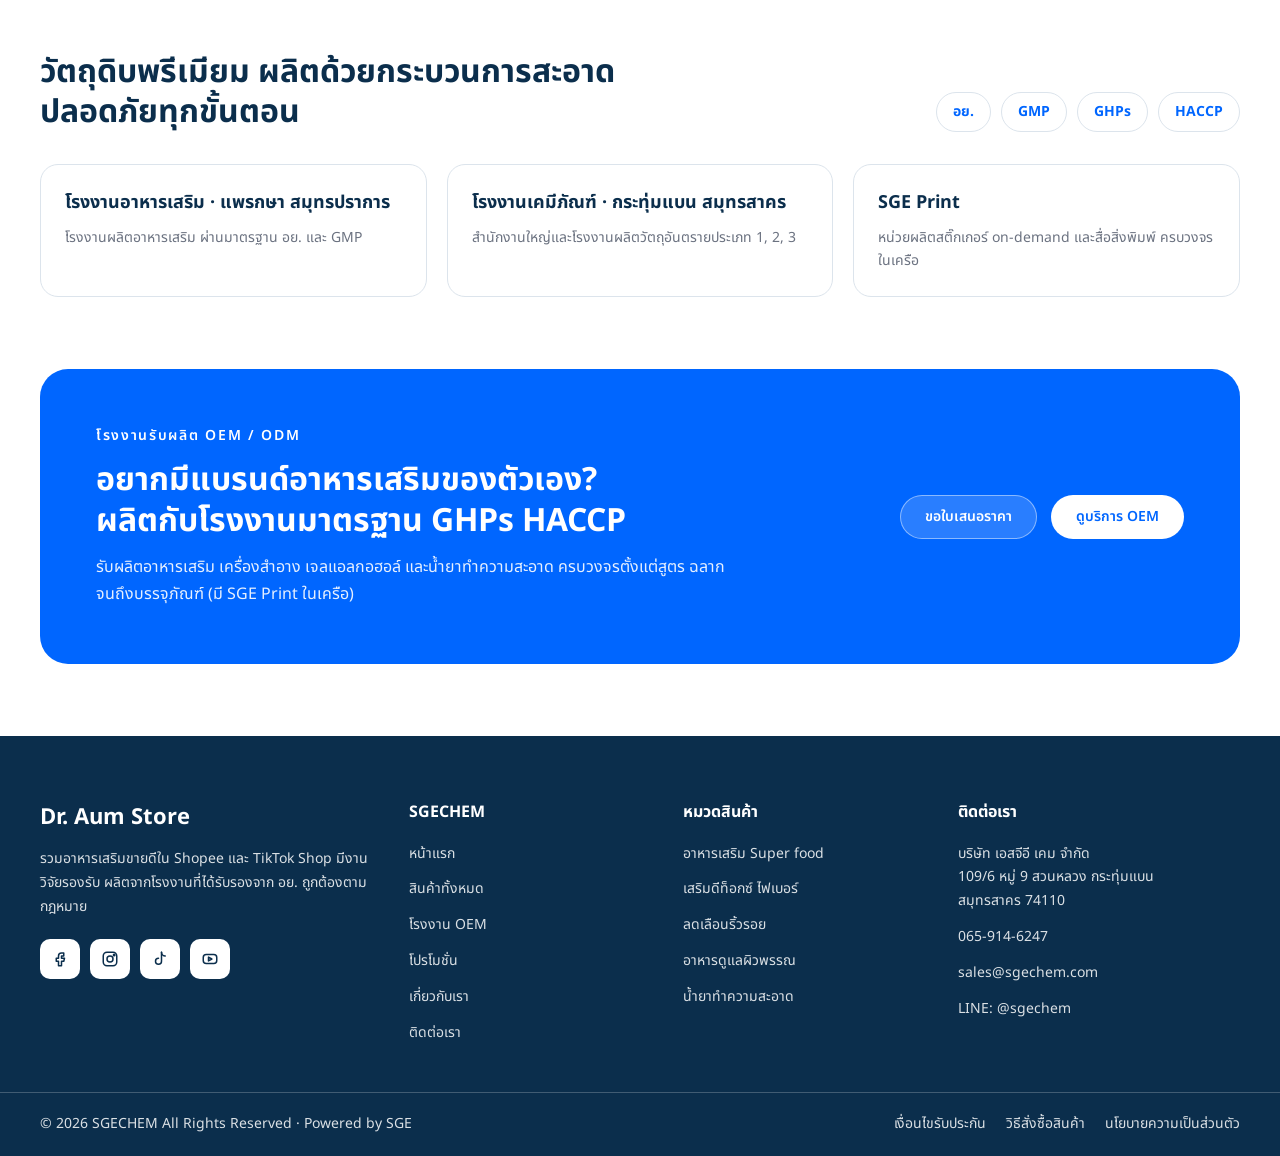
==== commit 1c29795a: "Reduce AI look: fewer eyebrows, OEM list/step layouts, shadows only on product cards, remove unsourc" ====
--- a/about.html
+++ b/about.html
@@ -120,7 +120,6 @@
     <section class="sec-block sec-padded-bottom">
       <div class="container" style="display:flex;flex-wrap:wrap;gap:56px">
         <div style="flex:0 1 380px;min-width:260px;display:flex;flex-direction:column;gap:12px">
-          <p class="eyebrow-plain">เรื่องราวของเรา</p>
           <h2 class="sec-title">เริ่มจากห้องแถว 2 คูหา สู่โรงงานผลิตของเราเอง</h2>
         </div>
         <div style="flex:1 1 560px;min-width:0;display:flex;flex-direction:column;gap:20px;font-size:16px;line-height:1.8;color:var(--text-body)">
@@ -146,7 +145,6 @@
           </div>
         </div>
         <div style="flex:1 1 520px;min-width:0;display:flex;flex-direction:column;gap:22px">
-          <p class="eyebrow-plain">ผู้ก่อตั้งแบรนด์ Dr. Aum</p>
           <h2 class="sec-title" style="font-size:40px;line-height:1.15;font-weight:700;color:var(--navy-800)">ดร. วสุวัชร วงษ์จันทร์ (อั้ม)</h2>
           <p style="font-size:16px;color:var(--text-muted);font-weight:500">Co-Founder, Research Scientist &amp; Product Innovation Leader · SGE Chem Co., Ltd.</p>
           <p style="font-size:16px;line-height:1.8;color:var(--text-body)">ดร.อั้ม นำวิทยาศาสตร์และงานวิจัยมาพัฒนาอาหารเสริมคุณภาพสูง เพื่อให้ทุกคนเข้าถึงได้จริงโดยไม่ต้องจ่ายแพง หลังสำเร็จการศึกษาจากต่างประเทศ เขากลับมาไทยเพื่อร่วมก่อตั้ง SGE Chem สร้างผลิตภัณฑ์ทำความสะอาด เครื่องสำอาง และอาหารเสริมภายใต้แบรนด์ Dr. Aum</p>
@@ -176,7 +174,6 @@
     <section class="sec-block sec-padded-bottom">
       <div class="container" style="display:flex;flex-wrap:wrap;gap:56px">
         <div style="flex:0 1 380px;min-width:260px;display:flex;flex-direction:column;gap:12px">
-          <p class="eyebrow-plain">เส้นทางการศึกษาและงานวิจัย</p>
           <h2 class="sec-title">กว่าสิบปีในห้องวิจัย 3 ทวีป</h2>
           <p style="font-size:16px;line-height:1.7;color:var(--text-muted)">ไทย · สหรัฐอเมริกา · เยอรมนี · สหราชอาณาจักร</p>
         </div>
@@ -214,7 +211,6 @@
       <div class="container" style="display:flex;flex-direction:column;gap:32px">
         <div style="display:flex;justify-content:space-between;align-items:flex-end;gap:24px;flex-wrap:wrap">
           <div style="display:flex;flex-direction:column;gap:10px;max-width:640px">
-            <p class="eyebrow-plain">โรงงานผลิตที่ได้มาตรฐาน</p>
             <h2 class="sec-title">วัตถุดิบพรีเมียม ผลิตด้วยกระบวนการสะอาด ปลอดภัยทุกขั้นตอน</h2>
           </div>
           <div style="display:flex;gap:10px;flex-wrap:wrap">
--- a/styles.css
+++ b/styles.css
@@ -2786,7 +2786,7 @@
 .oem-check-list svg,
 .oem-cond-list svg {
   flex: none;
-  color: var(--blue-primary);
+  color: #FF2E7E; /* ติ๊กถูกใช้สีชมพูแบรนด์ เหมือนหน้าอื่น */
 }
 
 .oem-hero-img {
@@ -3505,3 +3505,380 @@
     width: 100%;
   }
 }
+
+/* ==========================================================================
+   PRODUCT DETAIL PAGE (product.html) — หน้าสินค้า (single product)
+   อิงหน้าสินค้าเดิมบน sgechem.com: รูป + ชื่อ ราคา ข้อเสนอ คำอธิบาย ปุ่มซื้อ
+   แถบความมั่นใจ 4 ช่อง, สินค้าที่เกี่ยวข้อง, สินค้าขายดี / ข้อความใน [ ] รอข้อมูลจริง
+   ========================================================================== */
+.sec-block.pd-top-sec {
+  padding-top: 24px;
+  padding-bottom: 72px;
+}
+
+.pd-top {
+  display: grid;
+  grid-template-columns: minmax(0, 1fr) minmax(0, 1fr);
+  gap: 48px;
+  align-items: start;
+}
+
+.pd-main-img {
+  aspect-ratio: 1 / 1;
+  background: #FFFFFF;
+  border: 1px solid var(--border-light);
+  border-radius: 24px;
+  overflow: hidden;
+}
+
+.pd-main-img img {
+  width: 100%;
+  height: 100%;
+  object-fit: contain;
+  display: block;
+}
+
+.pd-buy {
+  display: flex;
+  flex-direction: column;
+  gap: 16px;
+}
+
+.pd-viewing {
+  font-size: 14px;
+  font-weight: 600;
+  color: #FF2E7E;
+  margin: 0;
+}
+
+.pd-viewing::before {
+  content: "●";
+  margin-right: 6px;
+}
+
+.pd-title {
+  font-size: 32px;
+  font-weight: 700;
+  line-height: 1.35;
+  color: var(--navy-800);
+  margin: 0;
+}
+
+.pd-price {
+  font-size: 32px;
+  font-weight: 700;
+  color: var(--blue-primary);
+  margin: 0;
+}
+
+.pd-offers {
+  display: flex;
+  flex-direction: column;
+  gap: 4px;
+  margin: 0;
+  padding: 0;
+  list-style: none;
+  font-size: 16px;
+  font-weight: 600;
+  color: var(--navy-800);
+}
+
+.pd-desc {
+  display: flex;
+  flex-direction: column;
+  gap: 12px;
+  padding-top: 16px;
+  border-top: 1px solid var(--border-light);
+  font-size: 16px;
+  line-height: 1.7;
+  color: var(--text-body);
+}
+
+.pd-highlights {
+  margin: 0;
+  padding: 0;
+  list-style: none;
+}
+
+.pd-highlights li::before {
+  content: "✓";
+  margin-right: 8px;
+  font-weight: 700;
+  color: #FF2E7E;
+}
+
+.pd-actions {
+  display: flex;
+  gap: 12px;
+}
+
+.pd-actions .qty-stepper {
+  height: 48px;
+}
+
+.pd-actions .add-cart-btn,
+.pd-buy-now {
+  flex: 1;
+  height: 48px;
+  min-height: 48px;
+  font-size: 16px;
+}
+
+.pd-buy-note {
+  font-size: 14px;
+  color: var(--text-muted);
+  margin: -4px 0 0;
+}
+
+.pd-trust-grid {
+  display: grid;
+  grid-template-columns: repeat(2, minmax(0, 1fr));
+  gap: 12px;
+  margin: 0;
+  padding: 0;
+  list-style: none;
+}
+
+.pd-trust-grid li {
+  display: flex;
+  flex-direction: column;
+  justify-content: center;
+  gap: 4px;
+  padding: 16px 8px;
+  text-align: center;
+  background: var(--bg-soft);
+  border-radius: 16px;
+  font-size: 14px;
+  line-height: 1.4;
+  color: var(--text-body);
+}
+
+.pd-trust-grid strong {
+  font-size: 16px;
+  color: var(--navy-800);
+}
+
+.pd-warning {
+  font-size: 14px;
+  line-height: 1.6;
+  color: var(--text-muted);
+  margin: 0;
+}
+
+.pd-sec-title {
+  margin-bottom: 32px;
+}
+
+@media (max-width: 1024px) {
+  .pd-top {
+    gap: 32px;
+  }
+
+}
+
+@media (max-width: 768px) {
+  .sec-block.pd-top-sec {
+    padding-bottom: 48px;
+  }
+
+  .pd-top {
+    grid-template-columns: minmax(0, 1fr);
+  }
+
+  .pd-title,
+  .pd-price {
+    font-size: 26px;
+  }
+
+  .pd-actions {
+    flex-wrap: wrap;
+  }
+
+  .pd-buy-now {
+    flex-basis: 100%;
+  }
+}
+
+/* --- ลิงก์จากการ์ดสินค้าไปหน้ารายละเอียดสินค้า (รูป + ชื่อสินค้า) --- */
+.prod-link {
+  display: block;
+  width: 100%;
+  height: 100%;
+}
+
+.prod-title a {
+  color: inherit;
+}
+
+.prod-title a:hover {
+  color: var(--blue-primary);
+}
+
+/* ==========================================================================
+   ลดความเป็น "การ์ด AI" (18 พ.ย. 2026)
+   - เงาเหลือเฉพาะการ์ดสินค้า (.prod-card) ที่เหลือใช้เส้นขอบบางแทน
+   - หน้า OEM: เปลี่ยน 3 ส่วนจากกริดการ์ดเป็น ลิสต์แบ่งเส้น / 2 คอลัมน์ / แถวขั้นตอน
+   ========================================================================== */
+.cat-card,
+.oem-banner-card,
+.cat-showcase-banner,
+.staggered-img-box,
+.article-card,
+.shop-cat-strip,
+.shop-filter-card,
+.shop-why-item,
+.shop-info-card,
+.oem-hero-img,
+.oem-stats,
+.oem-pkg,
+.oem-table-wrap,
+.oem-base,
+.oem-work-img {
+  box-shadow: none;
+}
+
+.article-card,
+.shop-cat-strip,
+.shop-why-item {
+  border: 1px solid var(--border-light);
+}
+
+/* หัว section ชิดซ้าย (ใช้กับบาง section เพื่อไม่ให้ทุกส่วนจัดกลางเหมือนกัน) */
+#oem-products .shop-sec-head,
+.oem-svc-sec .shop-sec-head,
+#oem-process .shop-sec-head {
+  align-items: flex-start;
+  text-align: left;
+}
+
+/* OEM ส่วนที่ 2: 4 กลุ่มสินค้า — หัวข้อซ้าย ลิสต์แบ่งเส้นขวา */
+#oem-products .container {
+  display: grid;
+  grid-template-columns: minmax(0, 4fr) minmax(0, 8fr);
+  gap: 48px;
+  align-items: start;
+}
+
+#oem-products .shop-sec-head {
+  margin-bottom: 0;
+}
+
+#oem-products .oem-cat-grid {
+  grid-template-columns: minmax(0, 1fr);
+  gap: 0;
+  border-top: 1px solid var(--border-light);
+}
+
+#oem-products .oem-cat-card {
+  display: grid;
+  grid-template-columns: 56px minmax(0, 1fr) auto;
+  grid-template-areas:
+    "icon title price"
+    "icon desc  price";
+  column-gap: 24px;
+  row-gap: 4px;
+  padding: 24px 0;
+  background: transparent;
+  border: 0;
+  border-bottom: 1px solid var(--border-light);
+  border-radius: 0;
+  box-shadow: none;
+}
+
+#oem-products .oem-cat-card:hover {
+  transform: none;
+  box-shadow: none;
+}
+
+#oem-products .oem-cat-card .oem-icon { grid-area: icon; }
+#oem-products .oem-cat-card h3 { grid-area: title; }
+#oem-products .oem-cat-card p { grid-area: desc; }
+
+#oem-products .oem-cat-price {
+  grid-area: price;
+  align-self: center;
+  margin: 0;
+  padding: 0;
+  border: 0;
+  text-align: right;
+}
+
+/* OEM ส่วนที่ 3: บริการ — 2 คอลัมน์ ไม่มีกล่อง แบ่งด้วยเส้น */
+.oem-svc-sec .oem-svc-grid {
+  grid-template-columns: repeat(2, minmax(0, 1fr));
+  gap: 0 48px;
+}
+
+.oem-svc-sec .oem-svc {
+  padding: 24px 0;
+  background: transparent;
+  border-top: 1px solid var(--border-blue);
+  border-radius: 0;
+  box-shadow: none;
+}
+
+.oem-svc-sec .oem-icon {
+  background: #FFFFFF;
+}
+
+/* OEM ส่วนที่ 5: 8 ขั้นตอน — แถวเลขลำดับ มีเส้นบน ไม่มีกล่อง */
+#oem-process .oem-steps {
+  gap: 40px 24px;
+}
+
+#oem-process .oem-step {
+  padding: 16px 0 0;
+  background: transparent;
+  border: 0;
+  border-top: 2px solid var(--border-blue);
+  border-radius: 0;
+}
+
+#oem-process .oem-step-num {
+  color: var(--blue-primary);
+}
+
+@media (max-width: 1024px) {
+  #oem-products .container {
+    grid-template-columns: minmax(0, 1fr);
+    gap: 24px;
+  }
+
+  #oem-products .oem-cat-grid {
+    grid-template-columns: minmax(0, 1fr);
+  }
+}
+
+@media (max-width: 768px) {
+  #oem-products .oem-cat-card {
+    grid-template-columns: 44px minmax(0, 1fr);
+    grid-template-areas:
+      "icon title"
+      "icon desc"
+      "icon price";
+    column-gap: 16px;
+    padding: 16px 0;
+  }
+
+  #oem-products .oem-cat-price {
+    text-align: left;
+    margin-top: 4px;
+  }
+
+  .oem-svc-sec .oem-svc-grid {
+    grid-template-columns: minmax(0, 1fr);
+    gap: 0;
+  }
+
+  .oem-svc-sec .oem-svc {
+    padding: 16px 0;
+  }
+
+  #oem-process .oem-steps {
+    gap: 24px 16px;
+  }
+
+  #oem-process .oem-step {
+    padding: 12px 0 0;
+  }
+}
